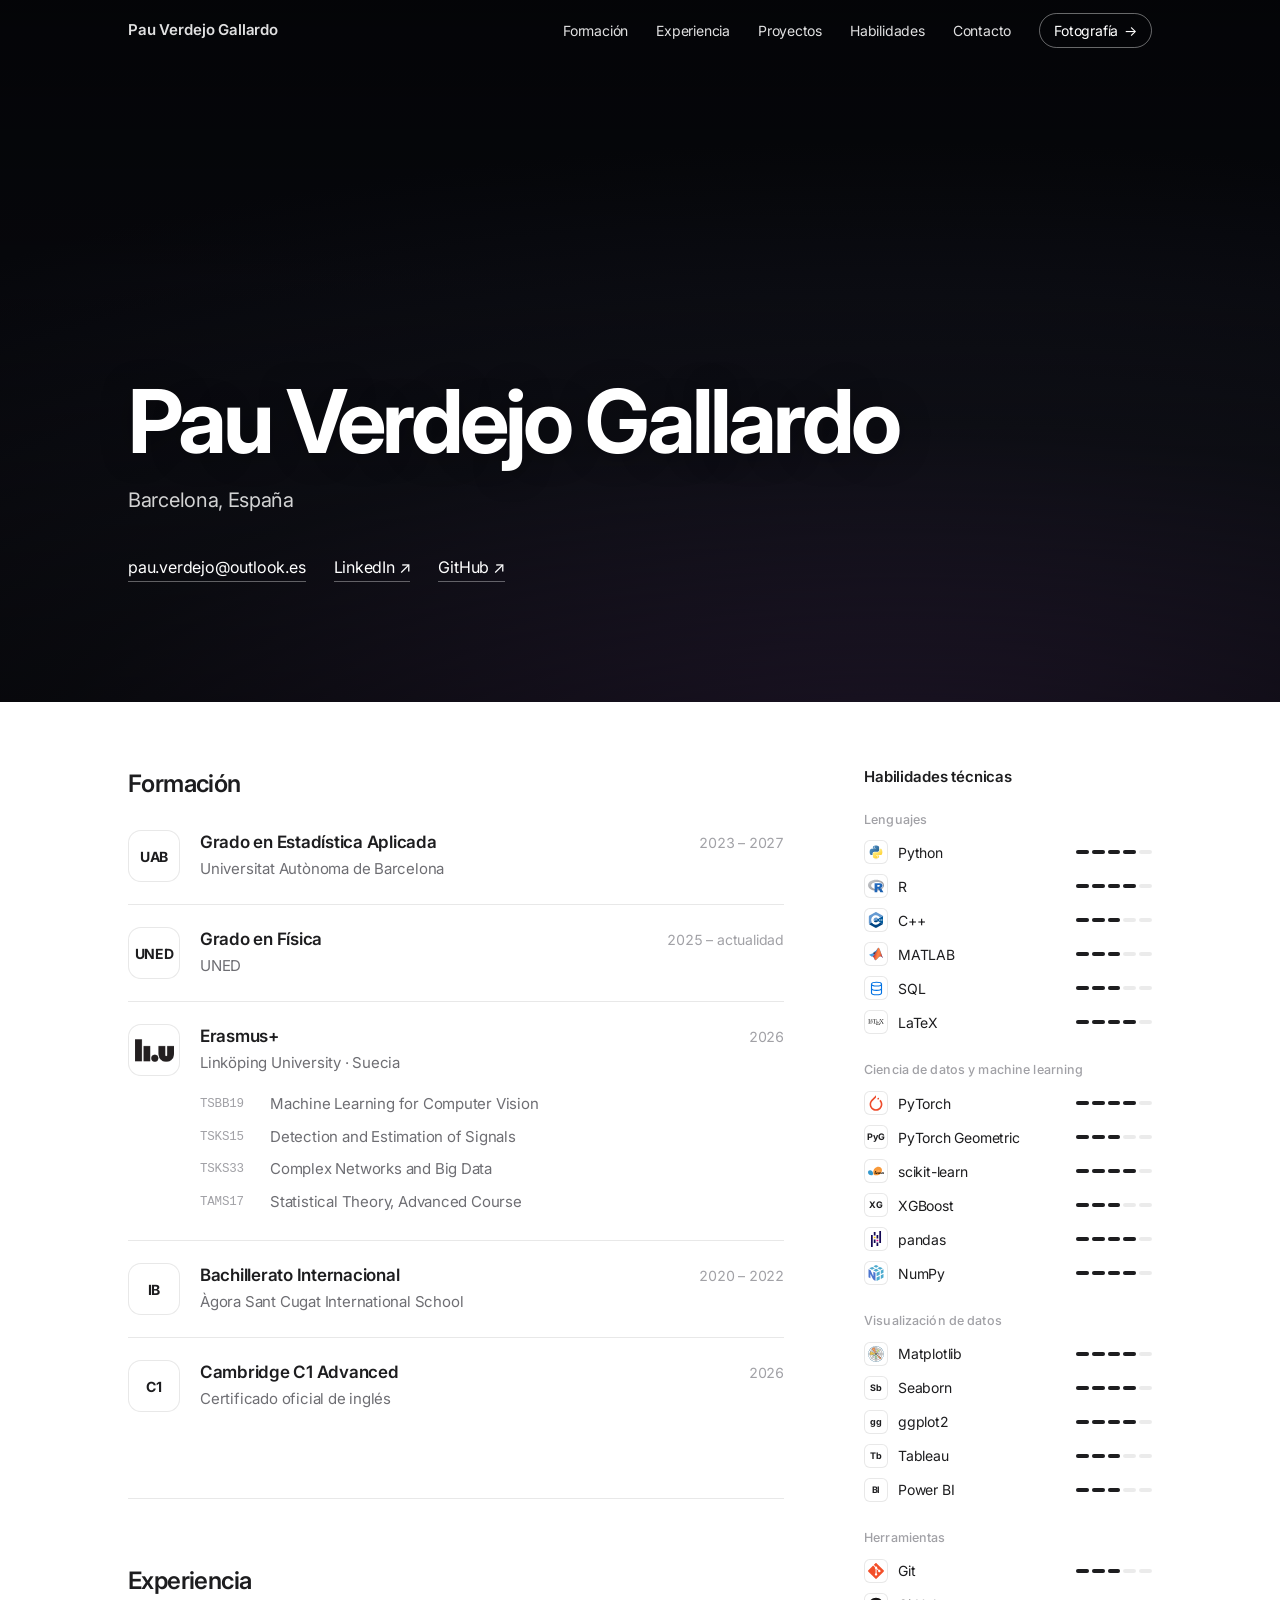
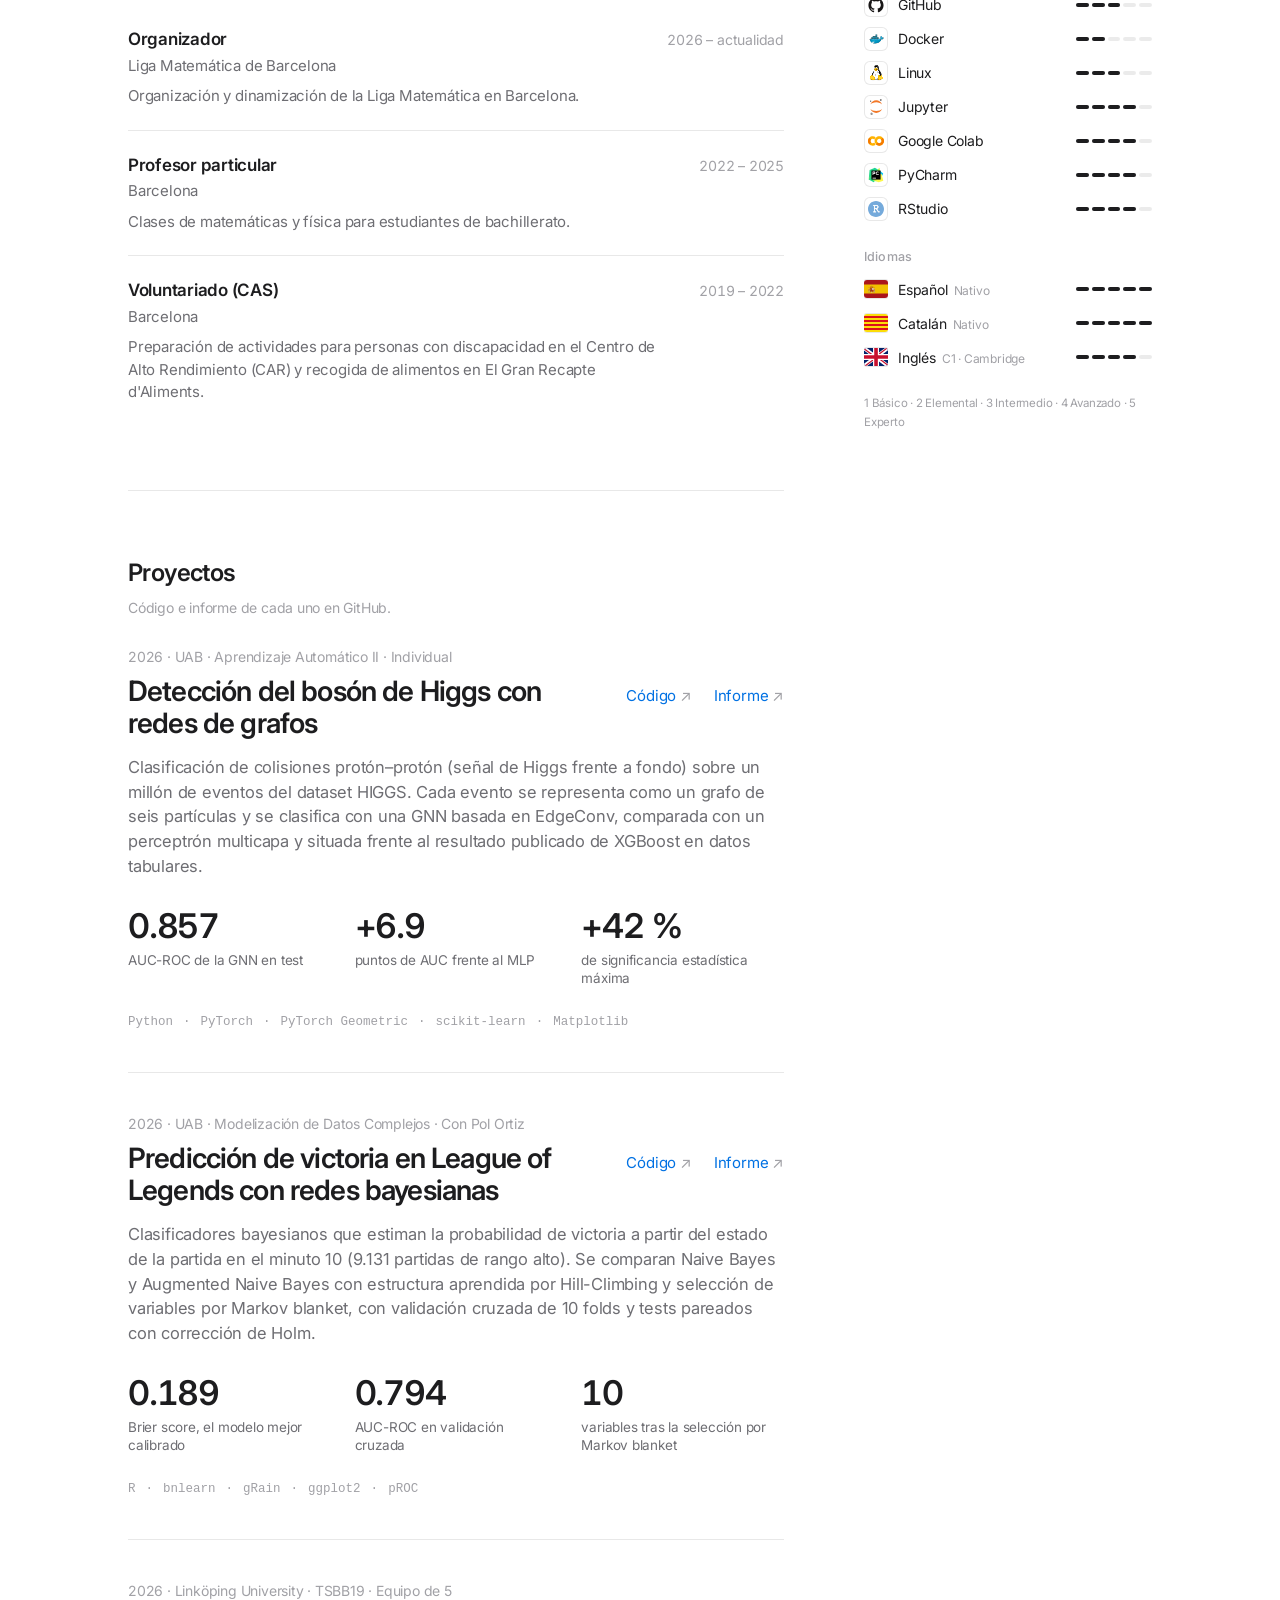
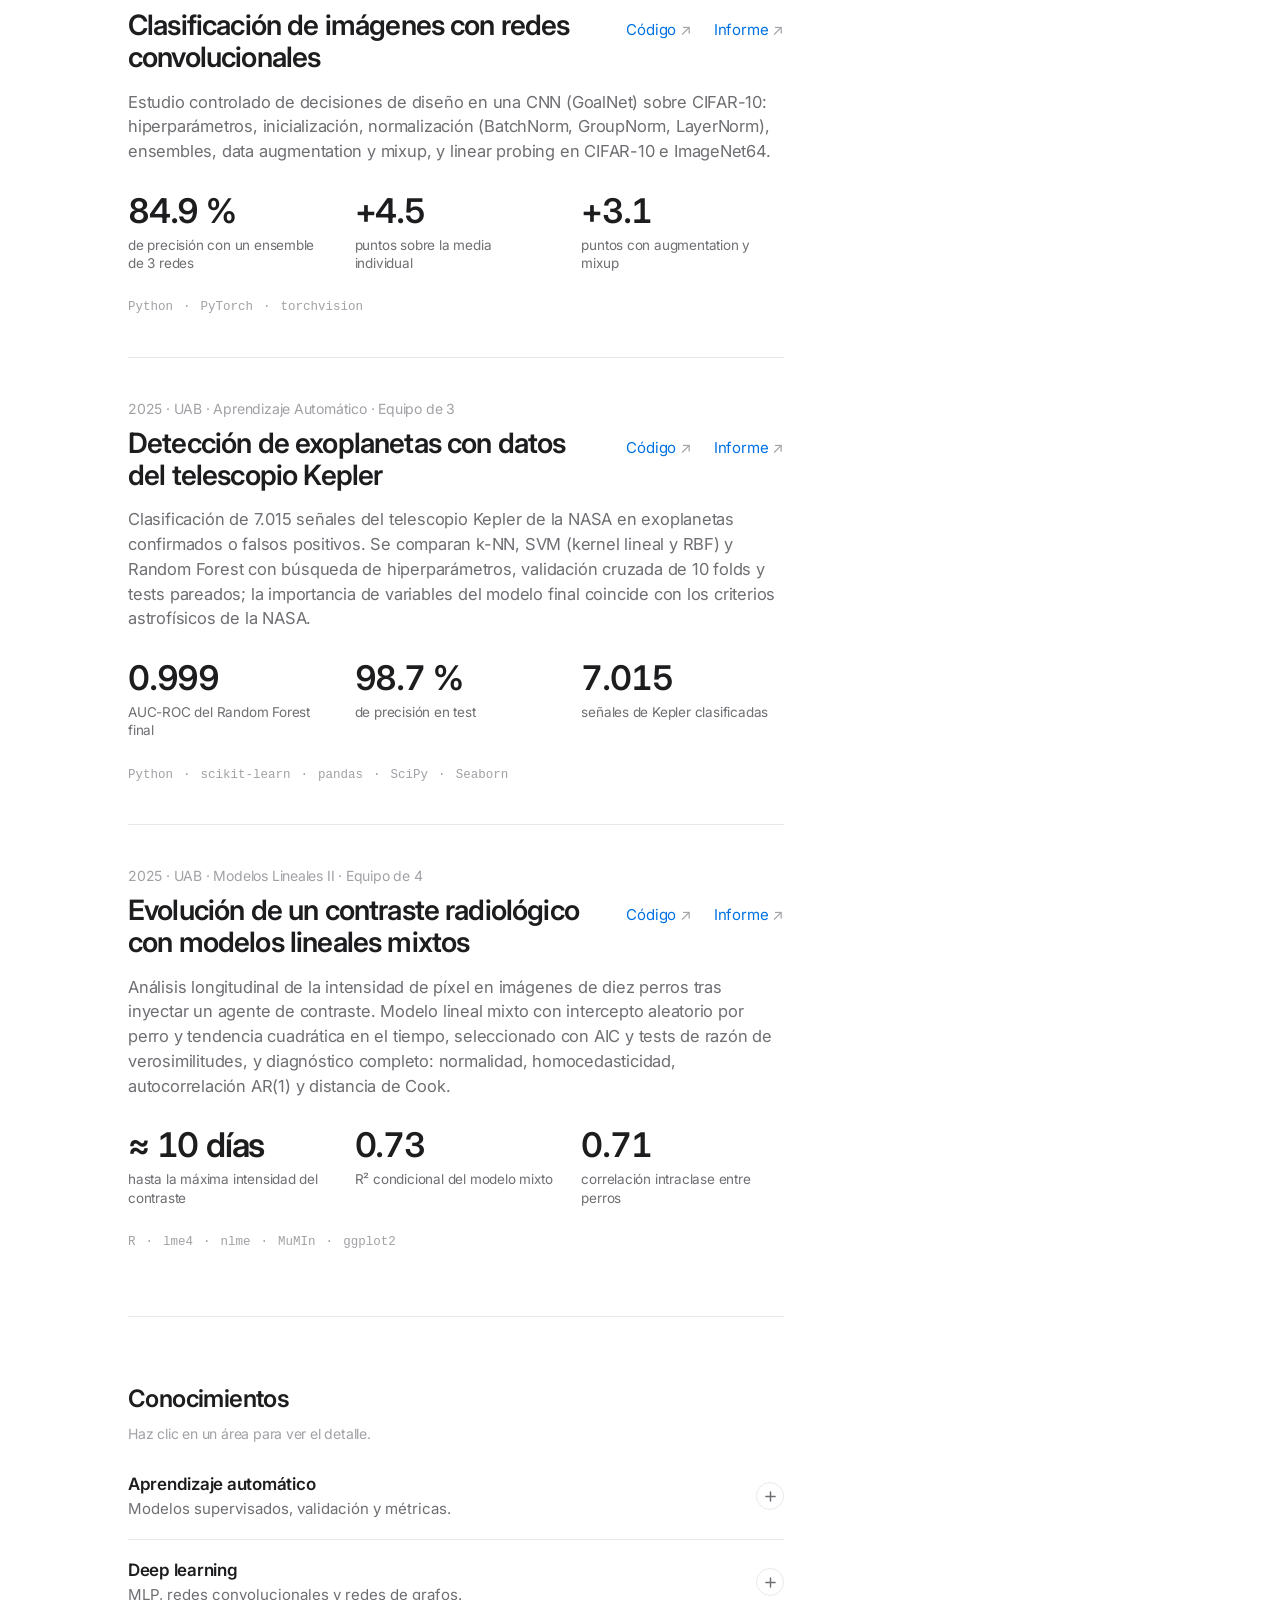
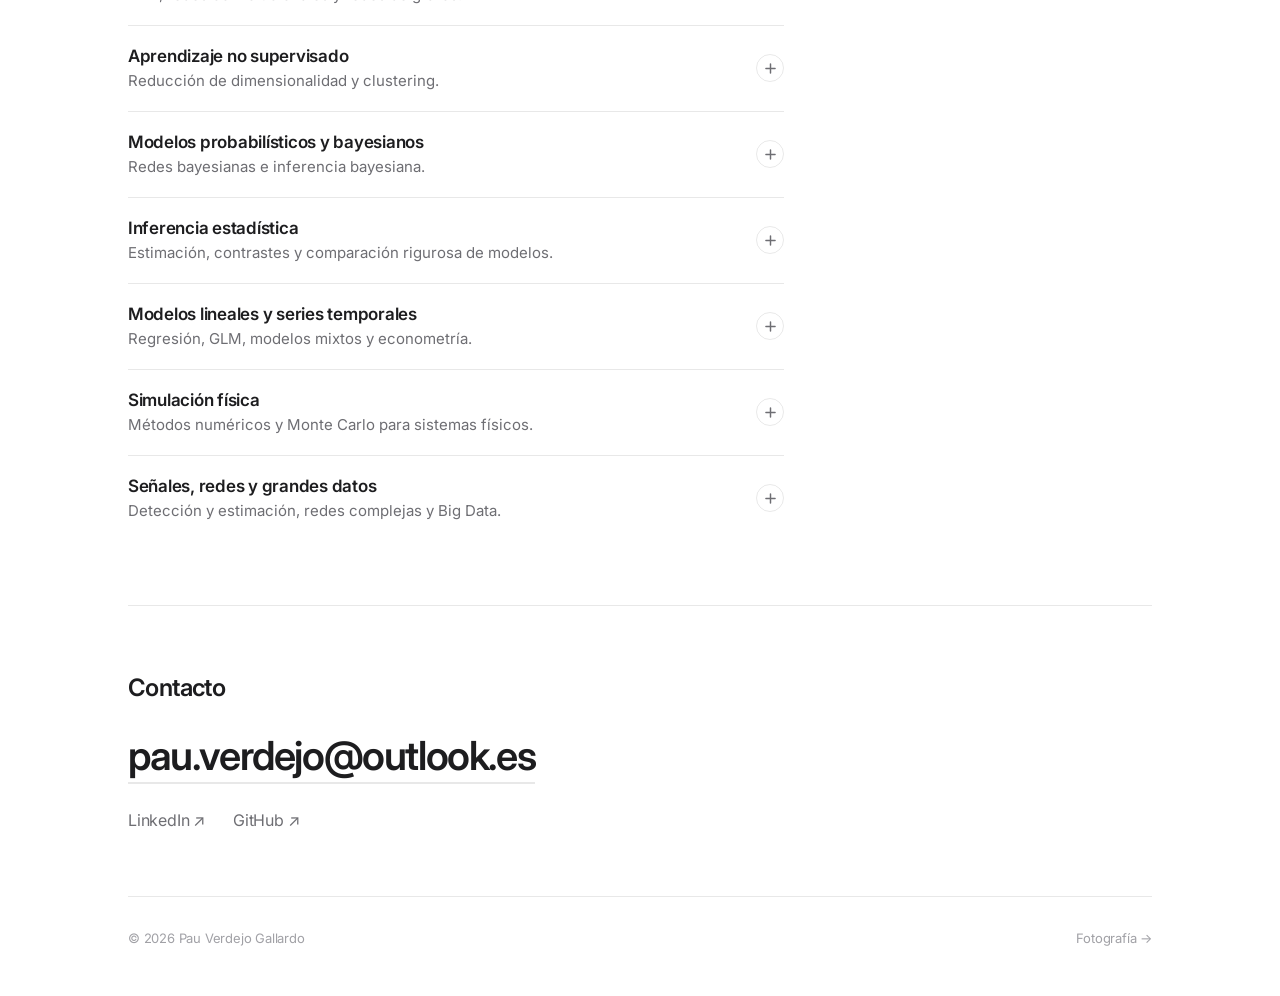
==== index.html @ 94ddf3aa "Cabecera con imagen del telescopio James Webb (Cosmic Cliffs) Co-Authored-By: Claude Opus 5.5 <norep" ====
<!doctype html>
<html lang="es">
<head>
  <meta charset="utf-8">
  <meta name="viewport" content="width=device-width, initial-scale=1">
  <title>Pau Verdejo Gallardo</title>
  <meta name="description" content="Pau Verdejo Gallardo · Estadística Aplicada (UAB) y Física (UNED). Formación, proyectos y habilidades.">
  <meta name="theme-color" content="#ffffff" media="(prefers-color-scheme: light)">
  <meta name="theme-color" content="#000000" media="(prefers-color-scheme: dark)">
  <link rel="icon" href="data:image/svg+xml,%3Csvg xmlns='http://www.w3.org/2000/svg' viewBox='0 0 64 64'%3E%3Crect width='64' height='64' rx='14' fill='%231d1d1f'/%3E%3Ctext x='32' y='41' font-family='-apple-system,Helvetica,Arial' font-size='24' font-weight='600' fill='white' text-anchor='middle'%3EPV%3C/text%3E%3C/svg%3E">
  <link rel="preconnect" href="https://fonts.googleapis.com">
  <link rel="preconnect" href="https://fonts.gstatic.com" crossorigin>
  <link href="https://fonts.googleapis.com/css2?family=Inter:wght@400;500;600;700&display=swap" rel="stylesheet">
  <link rel="stylesheet" href="css/styles.css?v=202610062000">
</head>
<body data-page="inicio">
  <header class="topbar" id="topbar"></header>
  <main id="app"></main>
  <script src="js/data.js?v=202610062000"></script>
  <script src="js/app.js?v=202610062000"></script>
</body>
</html>
---- css/styles.css ----
/* =====================================================================
   Diseño minimalista, pensado primero para escritorio.
   ===================================================================== */
:root {
  --bg: #ffffff;
  --text: #1d1d1f;
  --text-2: #6e6e73;
  --text-3: #a1a1a6;
  --line: rgba(0, 0, 0, .09);
  --tile: #f5f5f7;
  --accent: #0071e3;
  --bar: #1d1d1f;
  --bar-off: rgba(0, 0, 0, .08);
  --header: rgba(255, 255, 255, .8);
  --font: -apple-system, BlinkMacSystemFont, "SF Pro Text", "Inter", system-ui, "Segoe UI", Roboto, sans-serif;
  --display: -apple-system, BlinkMacSystemFont, "SF Pro Display", "Inter", system-ui, sans-serif;
  --mono: ui-monospace, "SF Mono", Menlo, Consolas, monospace;
  --ease: cubic-bezier(.22, .8, .2, 1);
  --wrap: 1120px;
  --pad: 48px;
  color-scheme: light;
}
@media (prefers-color-scheme: dark) {
  :root {
    --bg: #000000;
    --text: #f5f5f7;
    --text-2: #a1a1a6;
    --text-3: #6e6e73;
    --line: rgba(255, 255, 255, .12);
    --tile: #161617;
    --accent: #2997ff;
    --bar: #f5f5f7;
    --bar-off: rgba(255, 255, 255, .12);
    --header: rgba(0, 0, 0, .72);
    color-scheme: dark;
  }
}

*, *::before, *::after { box-sizing: border-box; }
[hidden] { display: none !important; }
html { scroll-behavior: smooth; scroll-padding-top: 80px; -webkit-text-size-adjust: 100%; }
body {
  margin: 0;
  background: var(--bg);
  color: var(--text);
  font-family: var(--font);
  font-size: 17px;
  line-height: 1.5;
  letter-spacing: -.012em;
  -webkit-font-smoothing: antialiased;
  -moz-osx-font-smoothing: grayscale;
}
a { color: inherit; text-decoration: none; }
button { font: inherit; color: inherit; background: none; border: 0; padding: 0; cursor: pointer; text-align: left; }
img { display: block; max-width: 100%; }
:focus-visible { outline: 2px solid var(--accent); outline-offset: 3px; border-radius: 6px; }

.wrap { max-width: var(--wrap); margin: 0 auto; padding: 0 var(--pad); }
.link { color: var(--accent); }
.link:hover { text-decoration: underline; text-underline-offset: 3px; }
.arrow { display: inline-block; transition: transform .25s var(--ease); }
a:hover .arrow { transform: translate(2px, -2px); }

/* ---------- Cabecera ---------- */
.topbar {
  position: sticky; top: 0; z-index: 30;
  background: var(--header);
  -webkit-backdrop-filter: saturate(180%) blur(20px);
  backdrop-filter: saturate(180%) blur(20px);
  border-bottom: 1px solid transparent;
  transition: background .3s, border-color .3s;
}
.topbar.is-scrolled { border-bottom-color: var(--line); }
.topbar .wrap { height: 60px; display: flex; align-items: center; justify-content: space-between; gap: 24px; }
.brand { font-weight: 600; font-size: 15px; letter-spacing: -.01em; }
.nav { display: flex; align-items: center; gap: 28px; font-size: 14px; color: var(--text-2); }
.nav a { transition: color .2s; }
.nav a:hover, .nav a.is-active { color: var(--text); }
.pill {
  display: inline-flex; align-items: center; gap: 6px;
  padding: 6px 14px;
  border: 1px solid var(--line);
  border-radius: 999px;
  color: var(--text) !important;
  font-size: 14px;
  transition: background .2s, border-color .2s;
}
.pill:hover { background: var(--tile); }

/* ---------- Portada ---------- */
/* Cabecera con imagen del James Webb */
.hero-bg {
  position: relative;
  margin-top: -61px;
  color: #fff;
  background-color: #07080d;
  background-image:
    linear-gradient(180deg, rgba(0, 0, 0, .45) 0%, rgba(0, 0, 0, .15) 40%, rgba(0, 0, 0, .55) 100%),
    var(--fondo, radial-gradient(120% 90% at 70% 110%, #3b2a4f 0%, #12131c 55%, #07080d 100%));
  background-size: cover;
  background-position: center 62%;
  overflow: hidden;
}
.hero-bg.has-img { animation: fondo-in 1.2s var(--ease); }
@keyframes fondo-in { from { filter: brightness(.6); } to { filter: none; } }
.hero { position: relative; padding: 200px 0 120px; min-height: min(78vh, 760px); display: flex; flex-direction: column; justify-content: flex-end; }
.hero h1 {
  margin: 0;
  font-family: var(--display);
  font-size: clamp(44px, 7vw, 88px);
  font-weight: 700;
  letter-spacing: -.045em;
  line-height: 1;
  text-shadow: 0 2px 30px rgba(0, 0, 0, .35);
}
.hero__loc { margin: 20px 0 0; font-size: 20px; color: rgba(255, 255, 255, .82); letter-spacing: -.015em; }
.hero__links { display: flex; flex-wrap: wrap; gap: 10px 28px; margin-top: 40px; font-size: 16px; }
.hero__links a { color: #fff; border-bottom: 1px solid rgba(255, 255, 255, .35); padding-bottom: 2px; transition: border-color .2s; }
.hero__links a:hover { border-color: #fff; }
.hero-bg:not(.has-img) .hero-bg__credit { display: none; }
.hero-bg__credit { position: absolute; right: 16px; bottom: 12px; font-size: 11px; color: rgba(255, 255, 255, .55); }
.hero-bg + .wrap .layout > .main > .section:first-child,
.hero-bg + .wrap .side { border-top: 0; }

/* Barra superior transparente sobre la imagen */
.topbar.on-hero { background: transparent; -webkit-backdrop-filter: none; backdrop-filter: none; border-bottom-color: transparent; }
.topbar.on-hero .brand, .topbar.on-hero .nav a { color: rgba(255, 255, 255, .88); }
.topbar.on-hero .nav a:hover { color: #fff; }
.topbar.on-hero .pill { color: #fff !important; border-color: rgba(255, 255, 255, .4); }
.topbar.on-hero .pill:hover { background: rgba(255, 255, 255, .12); }

/* ---------- Disposición: contenido + columna lateral ---------- */
.layout { display: grid; grid-template-columns: minmax(0, 1fr) 288px; gap: 80px; align-items: start; }

/* ---------- Secciones ---------- */
.section { padding: 64px 0; border-top: 1px solid var(--line); }
.section__label { margin-bottom: 28px; }
.section__label h2 { margin: 0; font-family: var(--display); font-size: 24px; font-weight: 600; letter-spacing: -.025em; }
.section__label p { margin: 6px 0 0; font-size: 14px; color: var(--text-3); }
.sub { margin: 48px 0 14px; font-size: 13px; font-weight: 500; color: var(--text-3); letter-spacing: .01em; }
.sub:first-child { margin-top: 0; }

/* ---------- Columna lateral ---------- */
.side { padding: 64px 0 0; border-top: 1px solid var(--line); }
.side__title { margin: 0 0 4px; font-size: 15px; font-weight: 600; letter-spacing: -.01em; }
.side__group h3 { margin: 22px 0 6px; font-size: 12.5px; font-weight: 500; color: var(--text-3); letter-spacing: .01em; }
.side__group ul { margin: 0; padding: 0; list-style: none; }
.skill-row { display: grid; grid-template-columns: 24px minmax(0, 1fr) 76px; align-items: center; gap: 10px; padding: 5px 0; font-size: 14px; cursor: default; }
.skill-row__logo { width: 24px; height: 24px; border-radius: 6px; background: #fff; border: 1px solid var(--line); display: grid; place-items: center; overflow: hidden; }
.skill-row__logo img { width: 16px; height: 16px; object-fit: contain; }
.skill-row__logo span { font-family: var(--display); font-size: 9px; font-weight: 700; letter-spacing: -.02em; color: #1d1d1f; }
.skill-row__logo svg { width: 15px; height: 15px; color: #0071e3; }
.skill-row__logo--flag { background: none; border: 0; border-radius: 3px; }
.skill-row__logo--flag img { width: 24px; height: 18px; object-fit: cover; border-radius: 3px; box-shadow: 0 0 0 1px var(--line); }
.skill-row__name { white-space: nowrap; overflow: hidden; text-overflow: ellipsis; }
.skill-row__name small { margin-left: 6px; font-size: 12px; color: var(--text-3); }
.side__legend { margin: 20px 0 0; font-size: 11.5px; line-height: 1.6; color: var(--text-3); }

/* ---------- Entradas (formación / experiencia) ---------- */
.entry { display: grid; grid-template-columns: 52px minmax(0, 1fr) auto; gap: 20px; align-items: start; padding: 22px 0; border-top: 1px solid var(--line); }
.entry:first-child { border-top: 0; padding-top: 0; }
.entry--plain { grid-template-columns: minmax(0, 1fr) auto; }
.entry__title { font-size: 17px; font-weight: 600; letter-spacing: -.015em; }
.entry__title a:hover { color: var(--accent); }
.entry__sub { color: var(--text-2); font-size: 15px; margin-top: 2px; }
.entry__text { color: var(--text-2); font-size: 15px; margin-top: 8px; max-width: 60ch; }
.entry__date { color: var(--text-3); font-size: 14px; white-space: nowrap; font-variant-numeric: tabular-nums; padding-top: 2px; }
.courses { margin: 14px 0 0; padding: 0; list-style: none; font-size: 15px; }
.courses li { display: flex; gap: 14px; padding: 5px 0; }
.courses code { font-family: var(--mono); font-size: 12.5px; color: var(--text-3); padding-top: 2px; min-width: 56px; }
.courses a { color: var(--text-2); transition: color .2s; }
.courses a:hover { color: var(--accent); }

.logo {
  width: 52px; height: 52px;
  border-radius: 13px;
  background: #fff;
  border: 1px solid var(--line);
  display: grid; place-items: center;
  overflow: hidden;
  flex: none;
}
.logo img { width: 78%; height: 78%; object-fit: contain; }
.logo span { font-family: var(--display); font-weight: 700; font-size: 14px; letter-spacing: -.02em; color: #1d1d1f; }

/* ---------- Proyectos ---------- */
.project { padding: 40px 0; border-top: 1px solid var(--line); }
.project:first-child { padding-top: 0; border-top: 0; }
.project:last-child { padding-bottom: 0; }
.project__meta { font-size: 14px; color: var(--text-3); }
.project__head { display: flex; align-items: baseline; justify-content: space-between; gap: 32px; margin-top: 8px; }
.project__title { margin: 0; font-family: var(--display); font-size: 28px; font-weight: 600; letter-spacing: -.03em; line-height: 1.15; max-width: 26ch; }
.project__links { display: flex; gap: 22px; font-size: 15px; white-space: nowrap; }
.project__links a { color: var(--accent); }
.project__links span { color: var(--text-3); }
.project__text { margin: 16px 0 0; color: var(--text-2); font-size: 16.5px; max-width: 66ch; }
.metrics { display: grid; grid-template-columns: repeat(3, minmax(0, 1fr)); gap: 24px; margin: 30px 0 0; }
.metric strong { display: block; font-family: var(--display); font-size: 34px; font-weight: 600; letter-spacing: -.035em; line-height: 1; font-variant-numeric: tabular-nums; }
.metric span { display: block; margin-top: 8px; font-size: 13.5px; color: var(--text-2); line-height: 1.35; max-width: 22ch; }
.stack { margin-top: 26px; font-family: var(--mono); font-size: 12.5px; color: var(--text-3); letter-spacing: 0; }
.stack span + span::before { content: "·"; margin: 0 10px; }

/* ---------- Áreas (acordeón) ---------- */
.area { border-top: 1px solid var(--line); }
.area:first-child { border-top: 0; }
.area__head { display: grid; grid-template-columns: minmax(0, 1fr) auto; gap: 24px; align-items: center; width: 100%; padding: 18px 0; }
.area:first-child .area__head { padding-top: 0; }
.area__name { font-size: 17px; font-weight: 600; letter-spacing: -.015em; }
.area__sum { font-size: 15px; color: var(--text-2); margin-top: 1px; }
.area__icon { width: 28px; height: 28px; border-radius: 50%; border: 1px solid var(--line); display: grid; place-items: center; color: var(--text-2); transition: transform .4s var(--ease), background .2s; }
.area__icon svg { width: 11px; height: 11px; }
.area__head:hover .area__icon { background: var(--tile); }
.area.is-open .area__icon { transform: rotate(45deg); }
.area__panel { display: grid; grid-template-rows: 0fr; transition: grid-template-rows .45s var(--ease); }
.area.is-open .area__panel { grid-template-rows: 1fr; }
.area__panel > div { overflow: hidden; }
.area__body { padding: 0 0 22px; }
.area__body p { margin: 0; max-width: 64ch; font-size: 15.5px; color: var(--text); }
.chips { display: flex; flex-wrap: wrap; gap: 6px; margin-top: 14px; }
.chip { padding: 5px 11px; border: 1px solid var(--line); border-radius: 999px; font-size: 13px; color: var(--text-2); }

.meter { display: grid; grid-template-columns: repeat(5, 1fr); gap: 3px; height: 4px; align-self: center; }
.meter i { border-radius: 2px; background: var(--bar-off); position: relative; overflow: hidden; }
.meter i.on::after { content: ""; position: absolute; inset: 0; background: var(--bar); transform: scaleX(0); transform-origin: left; transition: transform .45s var(--ease); transition-delay: calc(var(--i) * 70ms); }
.is-in .meter i.on::after { transform: scaleX(1); }

/* ---------- Contacto y pie ---------- */
.contact__mail { display: inline-block; font-family: var(--display); font-size: clamp(26px, 3.4vw, 40px); font-weight: 600; letter-spacing: -.035em; line-height: 1.1; border-bottom: 2px solid var(--line); padding-bottom: 4px; transition: border-color .2s; }
.contact__mail:hover { border-color: var(--text); }
.contact__links { display: flex; flex-wrap: wrap; gap: 10px 28px; margin-top: 24px; font-size: 16px; color: var(--text-2); }
.contact__links a:hover { color: var(--text); }
.footer { display: flex; justify-content: space-between; gap: 24px; padding: 32px 0 48px; border-top: 1px solid var(--line); font-size: 13px; color: var(--text-3); }
.footer a:hover { color: var(--text); }

/* ---------- Fotografía ---------- */
.gallery-head { padding: 96px 0 48px; }
.gallery-head h1 { margin: 0; font-family: var(--display); font-size: clamp(40px, 5.6vw, 64px); font-weight: 700; letter-spacing: -.04em; line-height: 1.05; }
.gallery-head p { margin: 14px 0 0; color: var(--text-2); font-size: 19px; }
.gallery { columns: 3 300px; column-gap: 16px; padding-bottom: 96px; }
.shot { display: block; width: 100%; margin: 0 0 16px; break-inside: avoid; border-radius: 12px; overflow: hidden; cursor: zoom-in; background: var(--tile); }
.shot img { width: 100%; height: auto; transition: transform .6s var(--ease), opacity .3s; }
.shot:hover img { transform: scale(1.02); }
.shot figcaption { padding: 10px 2px 0; font-size: 13px; color: var(--text-2); background: var(--bg); }
.empty { padding: 72px 0 140px; color: var(--text-2); border-top: 1px solid var(--line); }
.lightbox { position: fixed; inset: 0; z-index: 50; display: grid; place-items: center; padding: 48px; background: rgba(0, 0, 0, .94); opacity: 0; transition: opacity .25s; cursor: zoom-out; }
.lightbox.is-open { opacity: 1; }
.lightbox img { max-width: 100%; max-height: 86vh; border-radius: 6px; }
.lightbox p { margin: 14px 0 0; text-align: center; color: rgba(255, 255, 255, .75); font-size: 14px; }

/* ---------- Entrada suave ---------- */
.reveal { opacity: 0; transform: translateY(10px); transition: opacity .8s var(--ease), transform .8s var(--ease); }
.reveal.is-in { opacity: 1; transform: none; }
@media (prefers-reduced-motion: reduce) {
  html { scroll-behavior: auto; }
  *, *::before, *::after { transition: none !important; }
  .reveal { opacity: 1; transform: none; }
}

/* ---------- Pantallas medianas y móviles ---------- */
@media (max-width: 1000px) {
  :root { --pad: 32px; }
  .layout { grid-template-columns: 1fr; gap: 0; }
  .side { padding-bottom: 64px; }
}
@media (max-width: 760px) {
  :root { --pad: 20px; }
  body { font-size: 16px; }
  .nav a:not(.pill) { display: none; }
  .hero { padding: 140px 0 64px; min-height: 64vh; }
  .hero__loc { font-size: 18px; }
  .section { padding: 48px 0; }
  .side { padding-top: 48px; }
  .entry { grid-template-columns: 44px minmax(0, 1fr); gap: 14px; }
  .entry--plain { grid-template-columns: 1fr; }
  .entry .entry__date { grid-column: 2; grid-row: 2; padding-top: 0; margin-top: -14px; }
  .entry--plain .entry__date { grid-column: 1; grid-row: auto; margin-top: -4px; order: -1; }
  .logo { width: 44px; height: 44px; border-radius: 11px; }
  .project__head { flex-direction: column; gap: 12px; }
  .project__title { font-size: 24px; }
  .metrics { grid-template-columns: 1fr; gap: 16px; }
  .metric { display: flex; align-items: baseline; gap: 14px; }
  .metric strong { font-size: 26px; min-width: 88px; }
  .metric span { margin-top: 0; max-width: none; }
  .footer { flex-direction: column; }
}
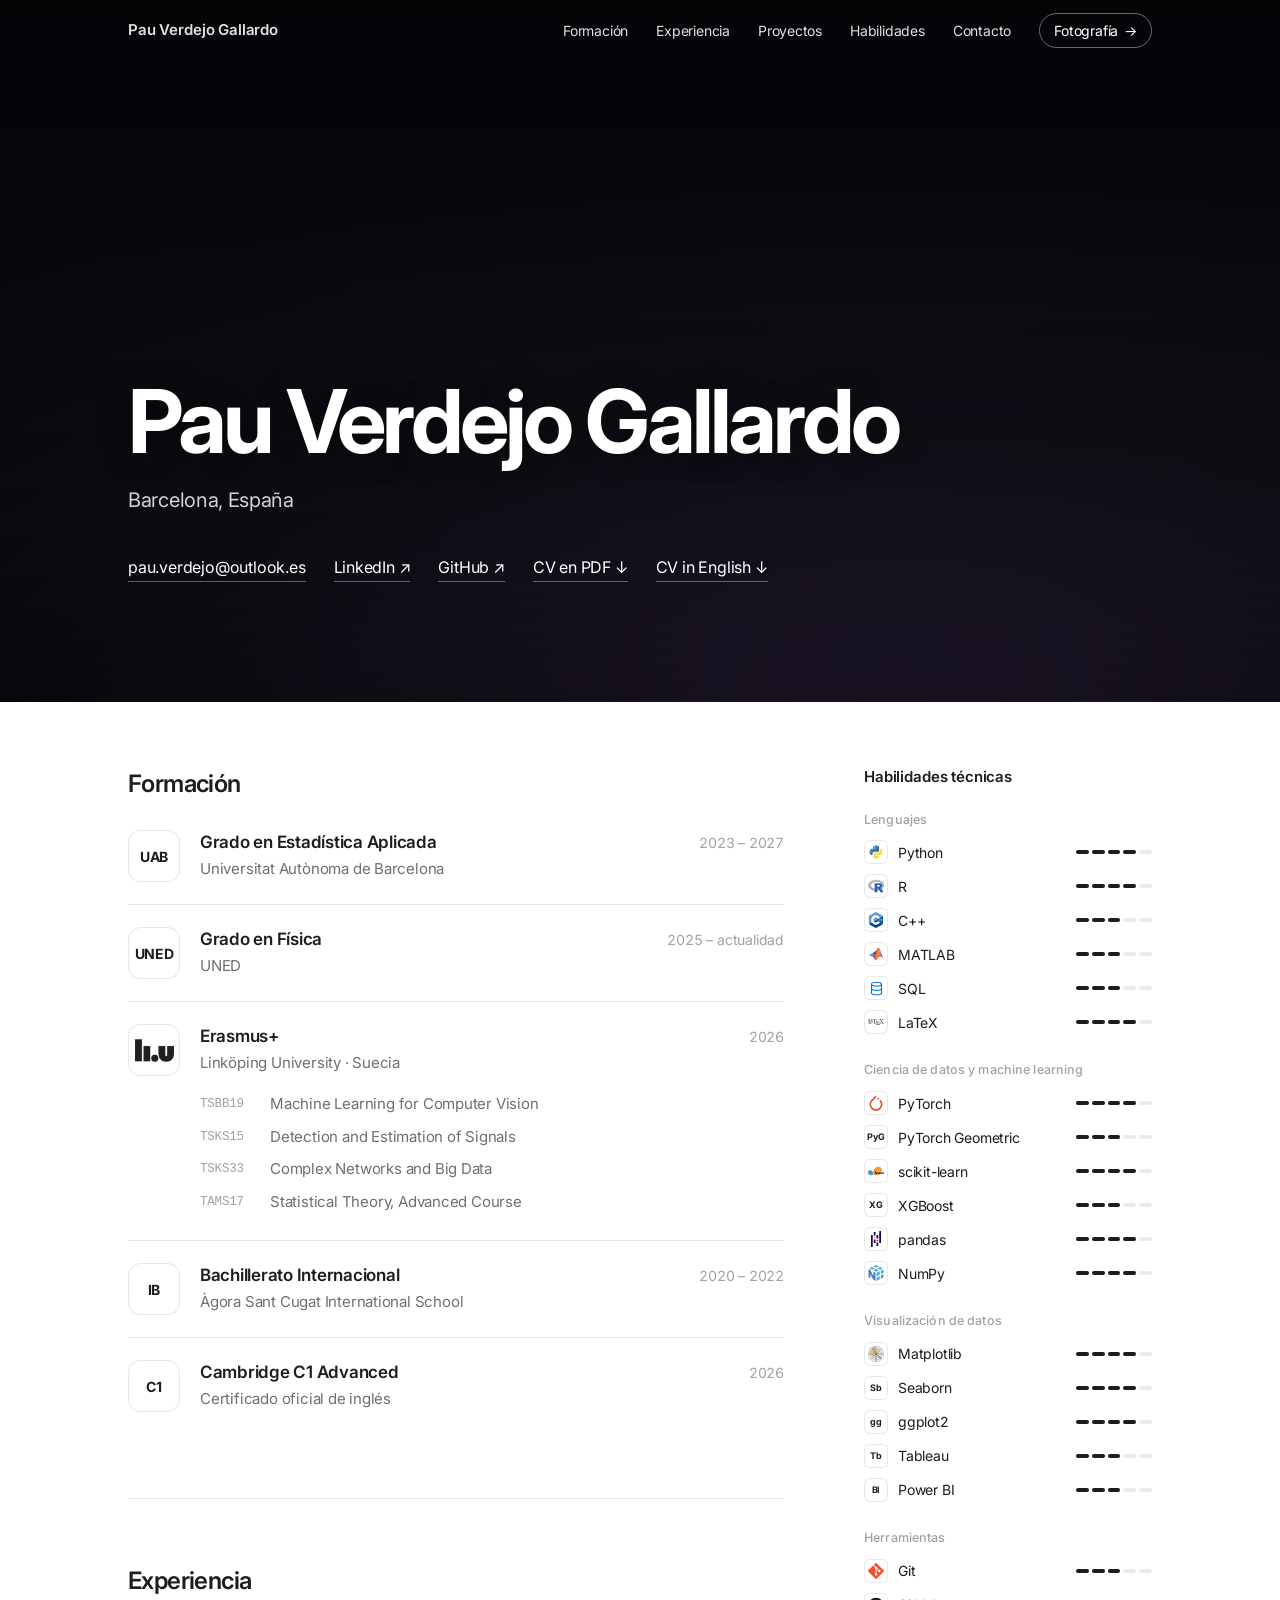
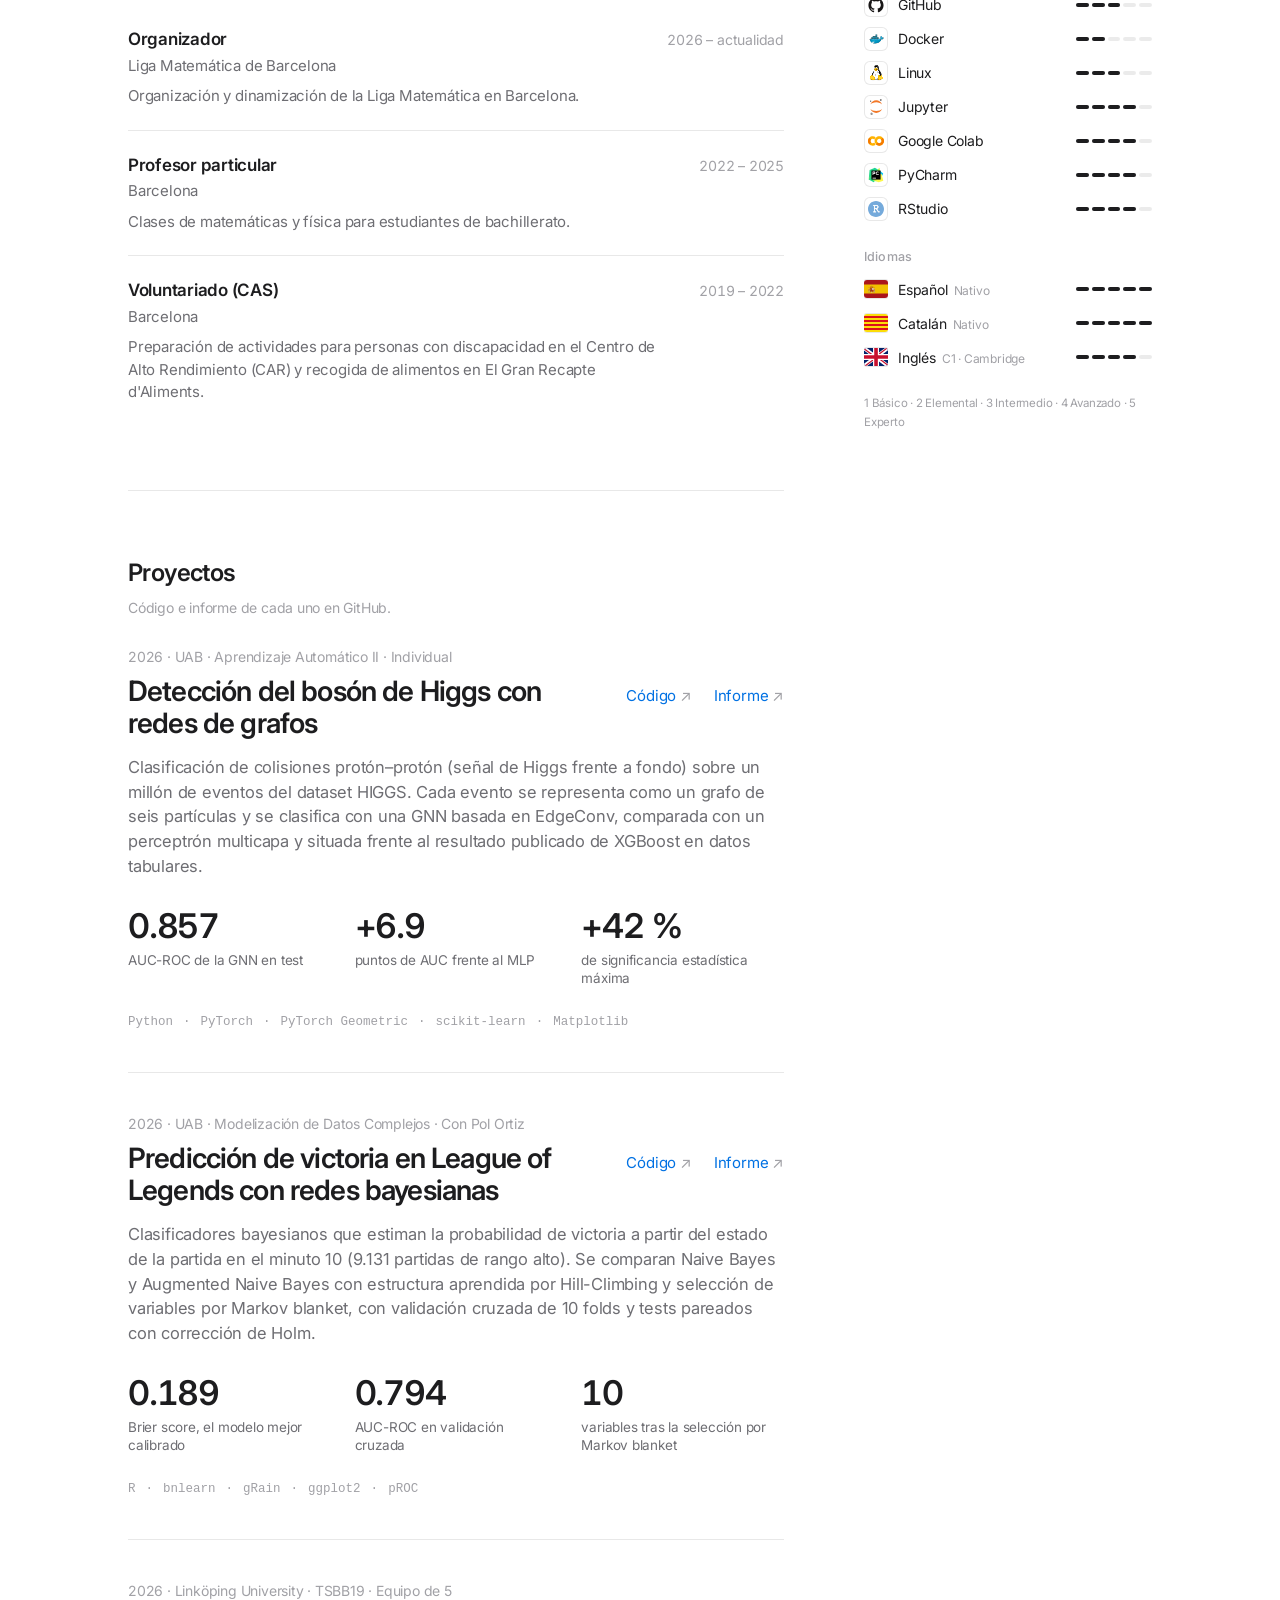
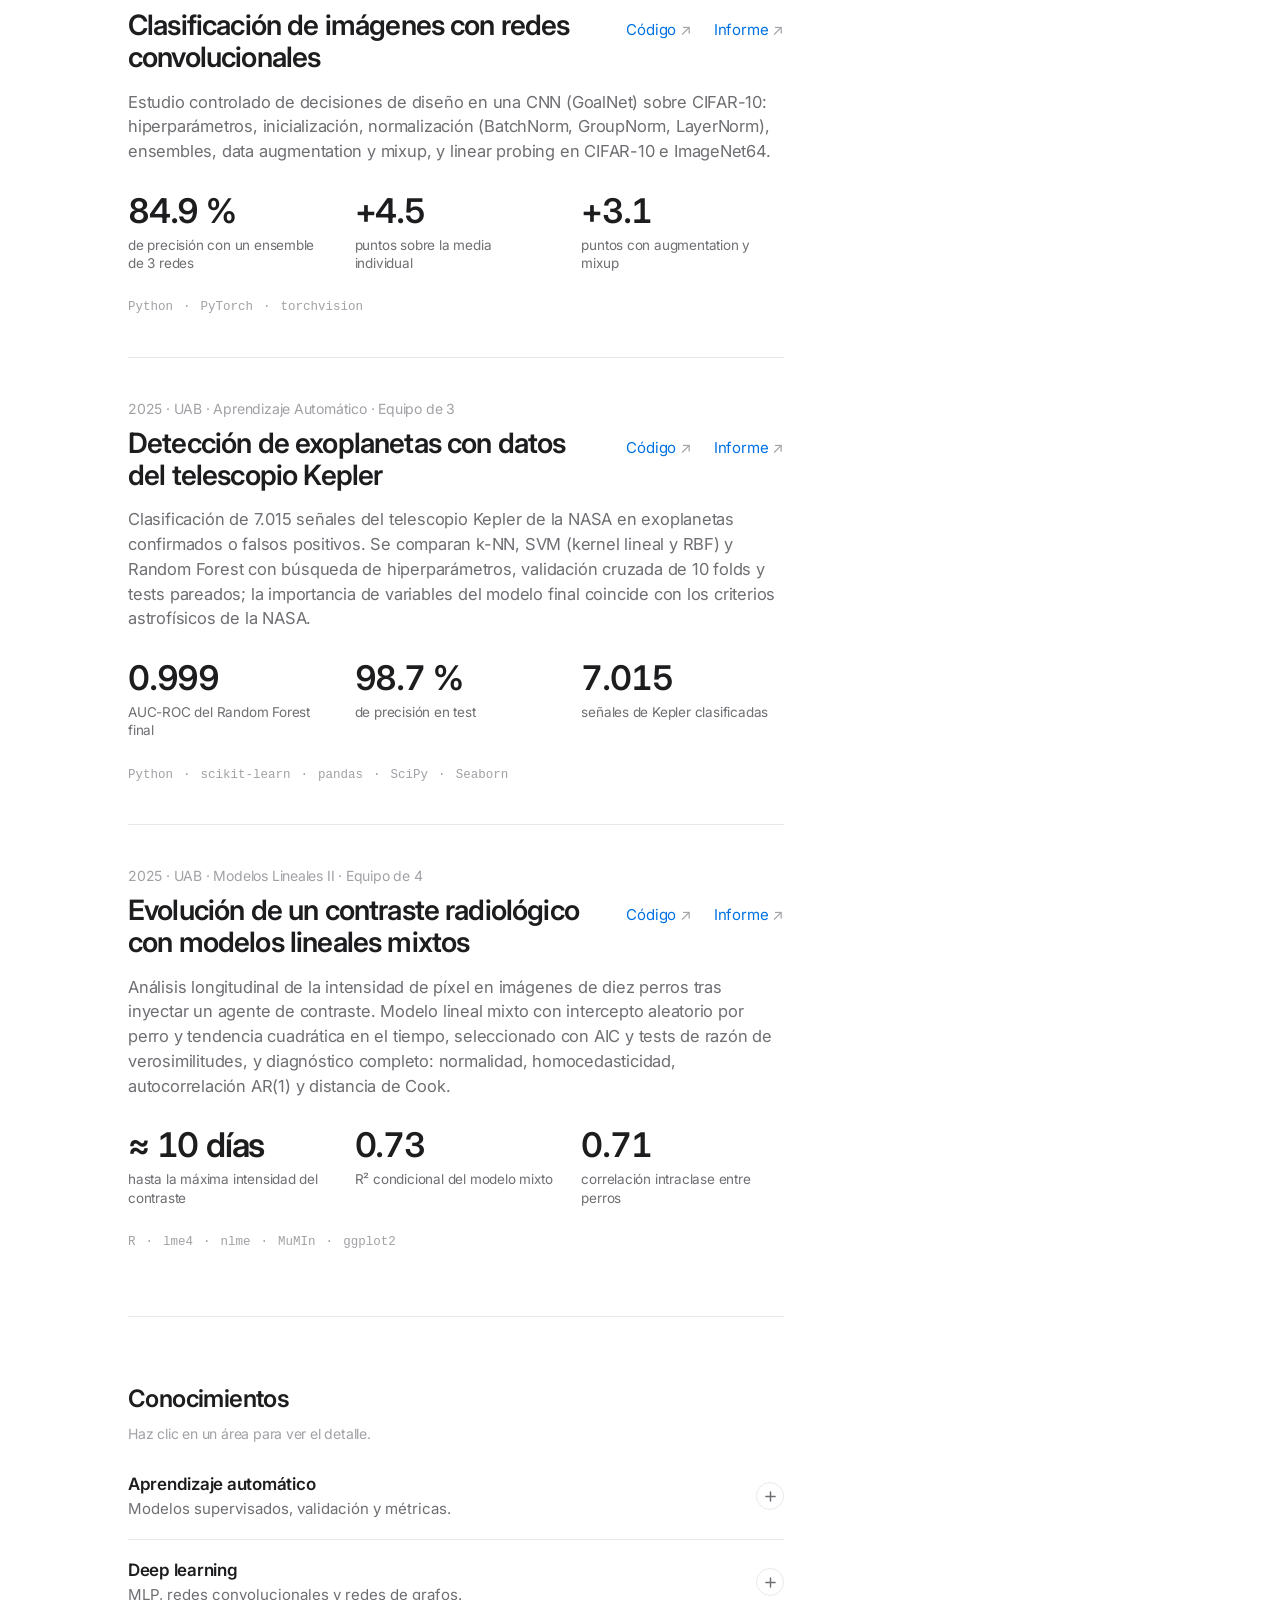
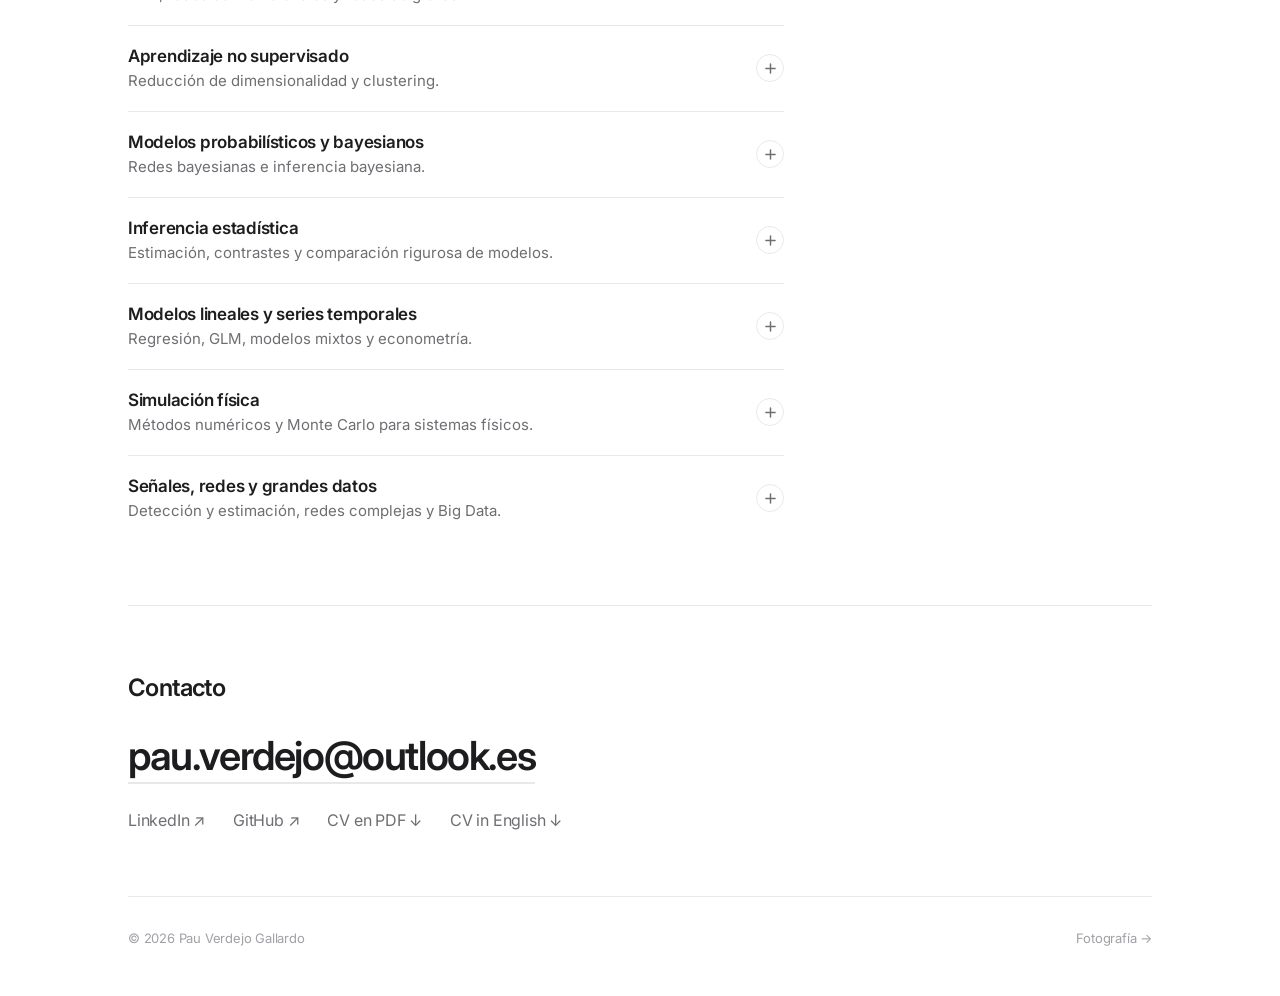
==== commit a1a57737: "CV de una página en español e inglés, descargable desde la web Co-Authored-By: Claude Opus 5.5 <nore" ====
--- a/index.html
+++ b/index.html
@@ -11,12 +11,12 @@
   <link rel="preconnect" href="https://fonts.googleapis.com">
   <link rel="preconnect" href="https://fonts.gstatic.com" crossorigin>
   <link href="https://fonts.googleapis.com/css2?family=Inter:wght@400;500;600;700&display=swap" rel="stylesheet">
-  <link rel="stylesheet" href="css/styles.css?v=202610062000">
+  <link rel="stylesheet" href="css/styles.css?v=202610062007">
 </head>
 <body data-page="inicio">
   <header class="topbar" id="topbar"></header>
   <main id="app"></main>
-  <script src="js/data.js?v=202610062000"></script>
-  <script src="js/app.js?v=202610062000"></script>
+  <script src="js/data.js?v=202610062007"></script>
+  <script src="js/app.js?v=202610062007"></script>
 </body>
 </html>
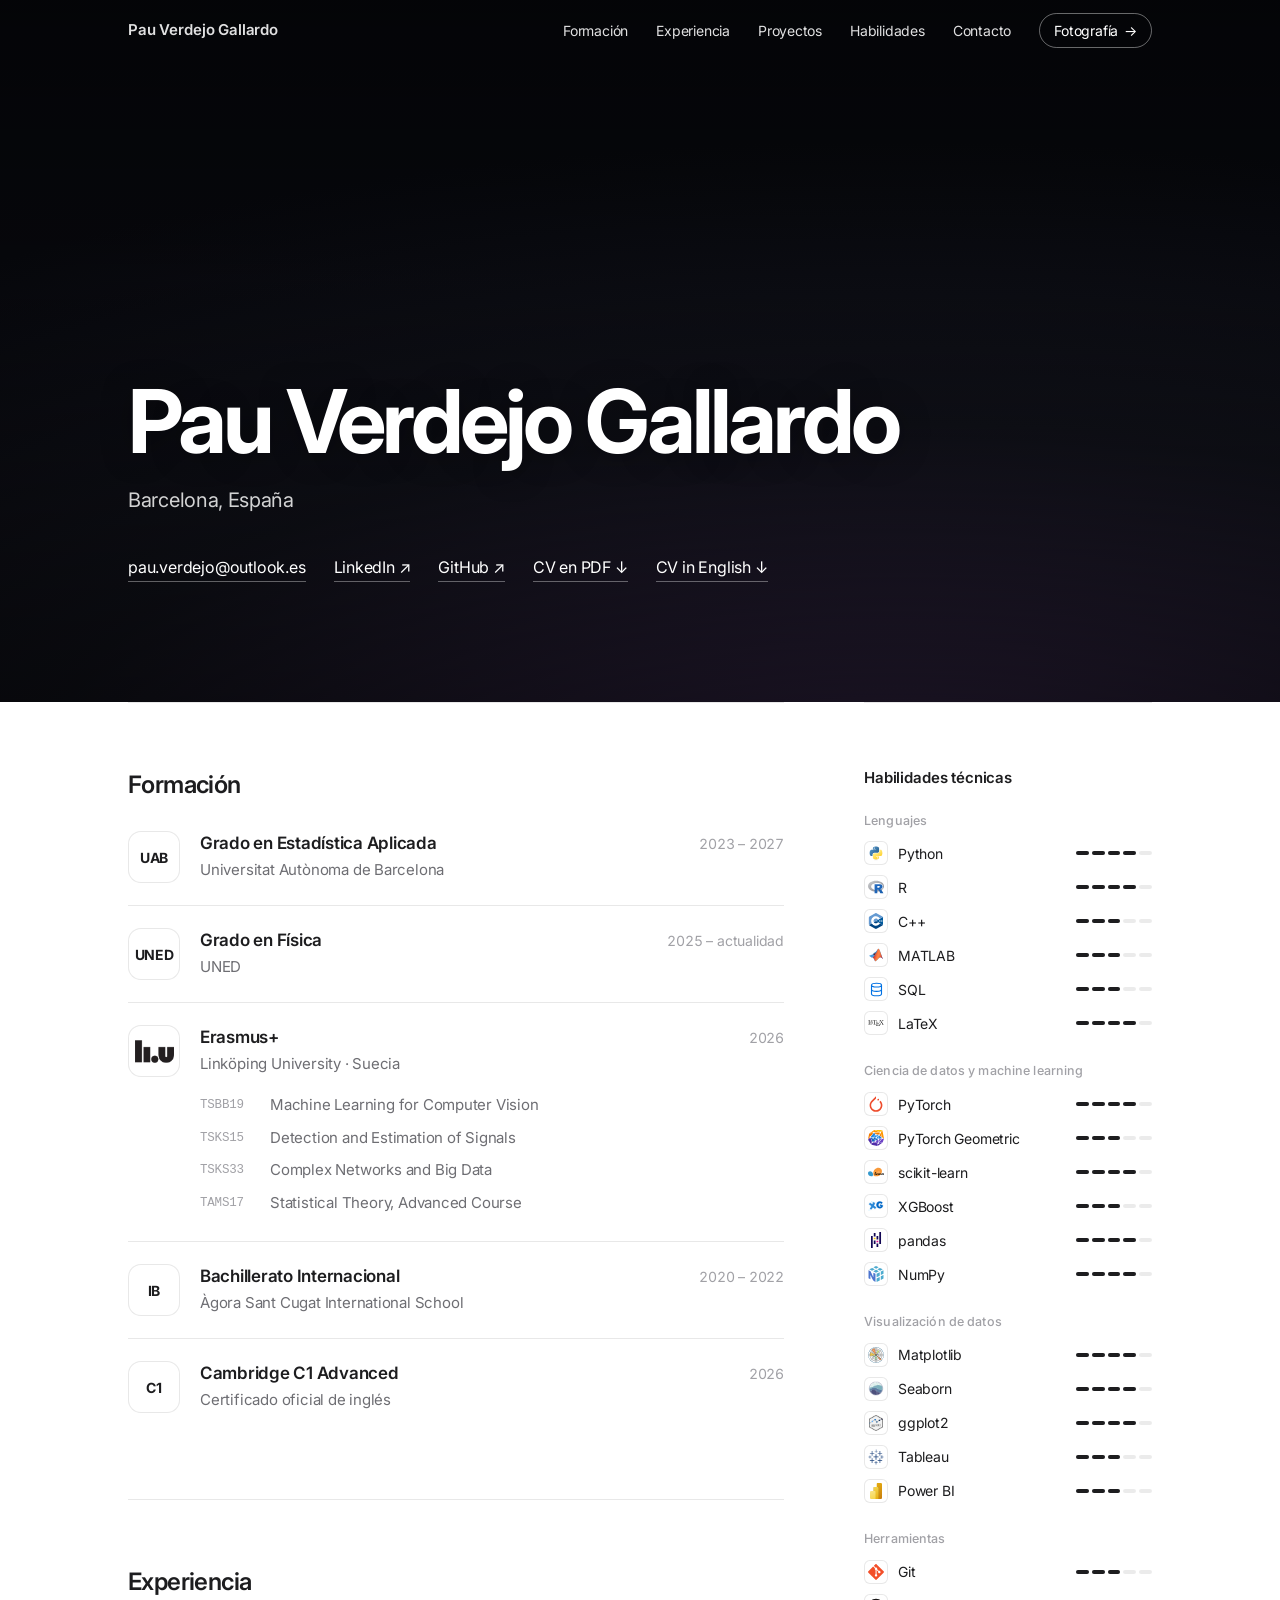
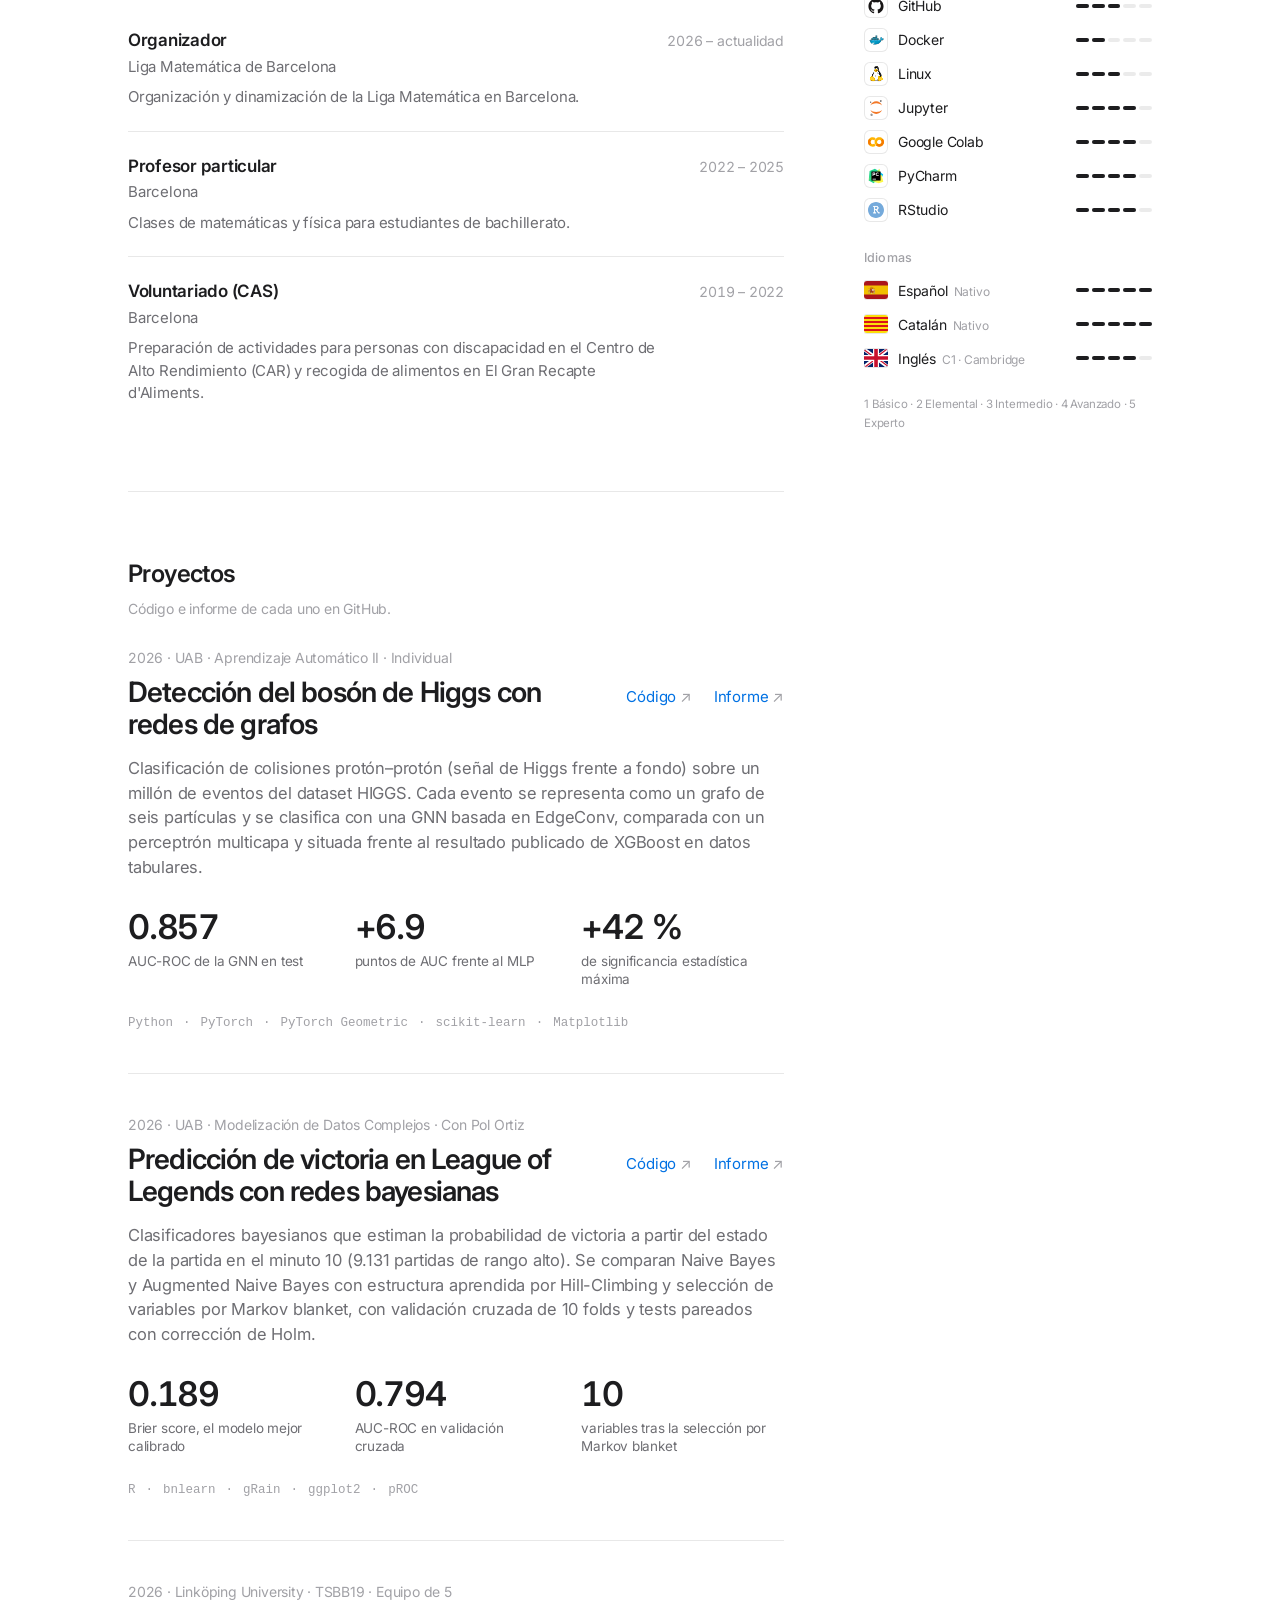
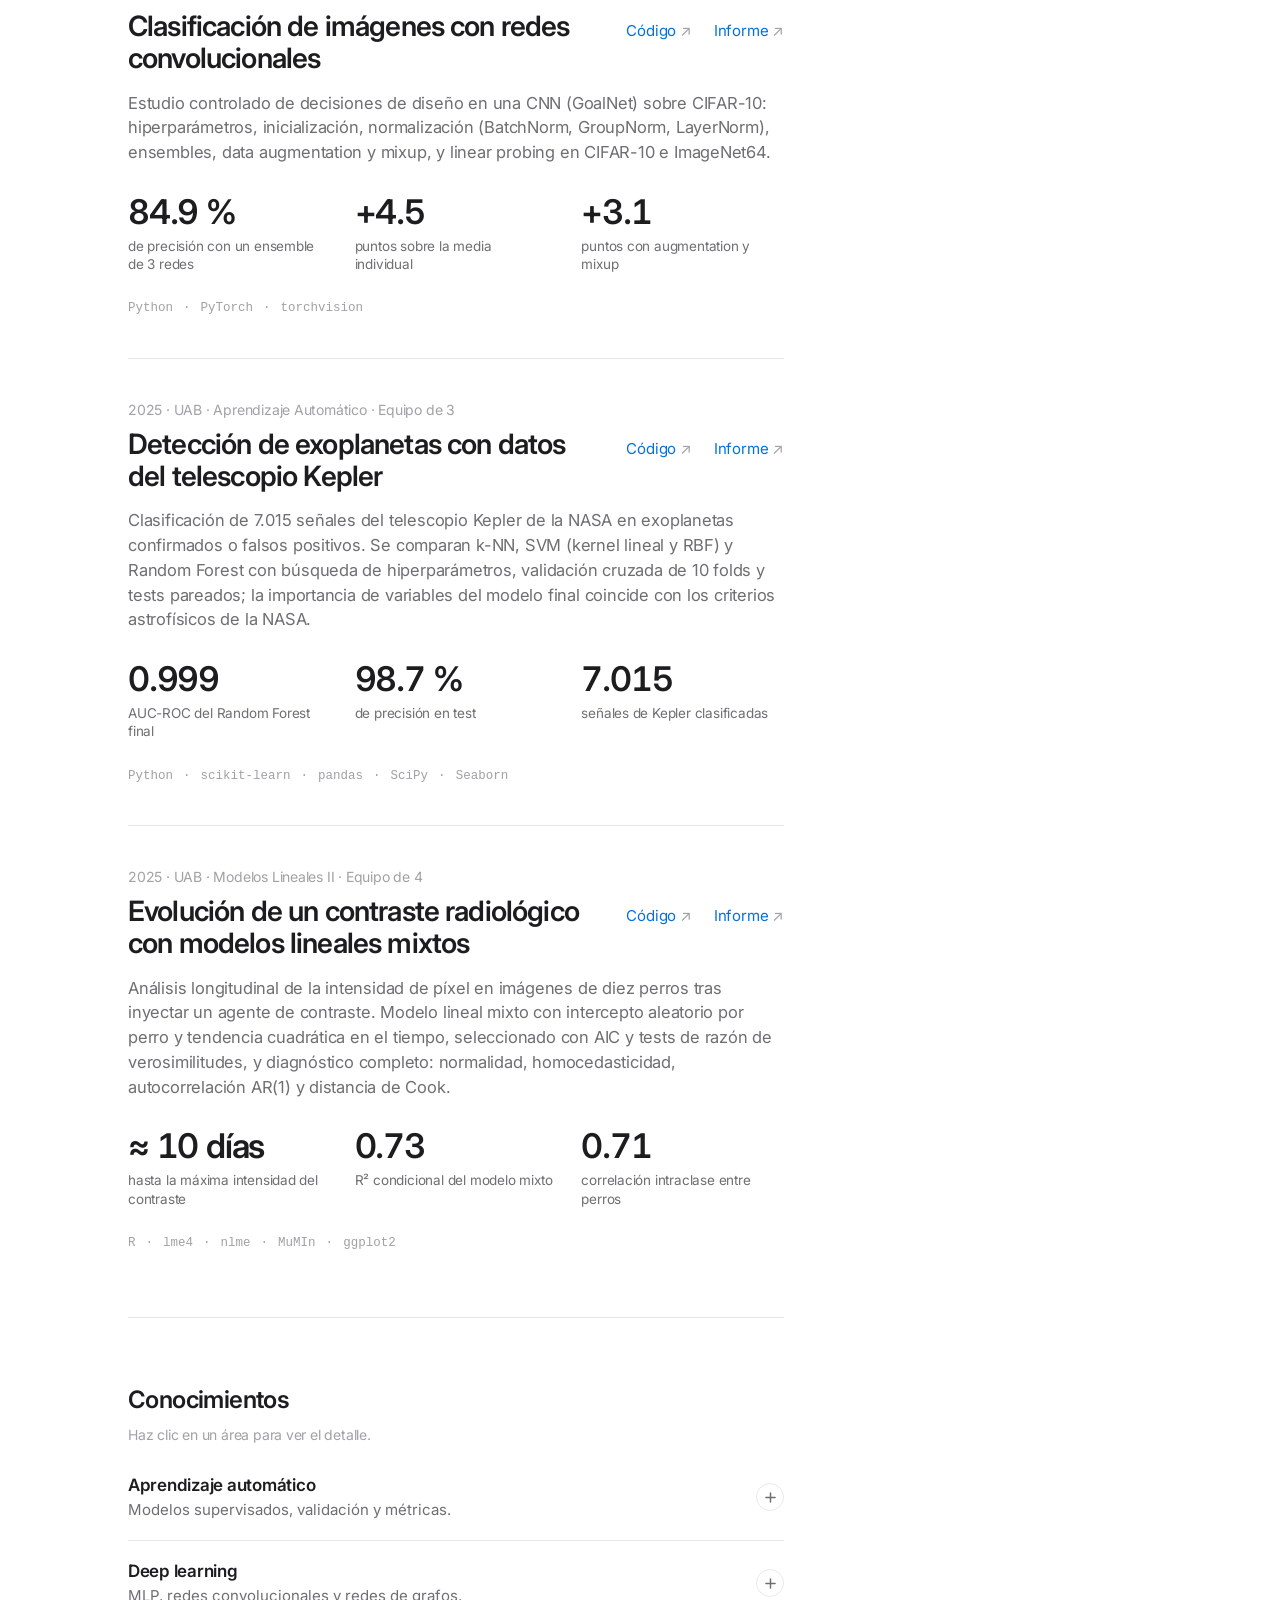
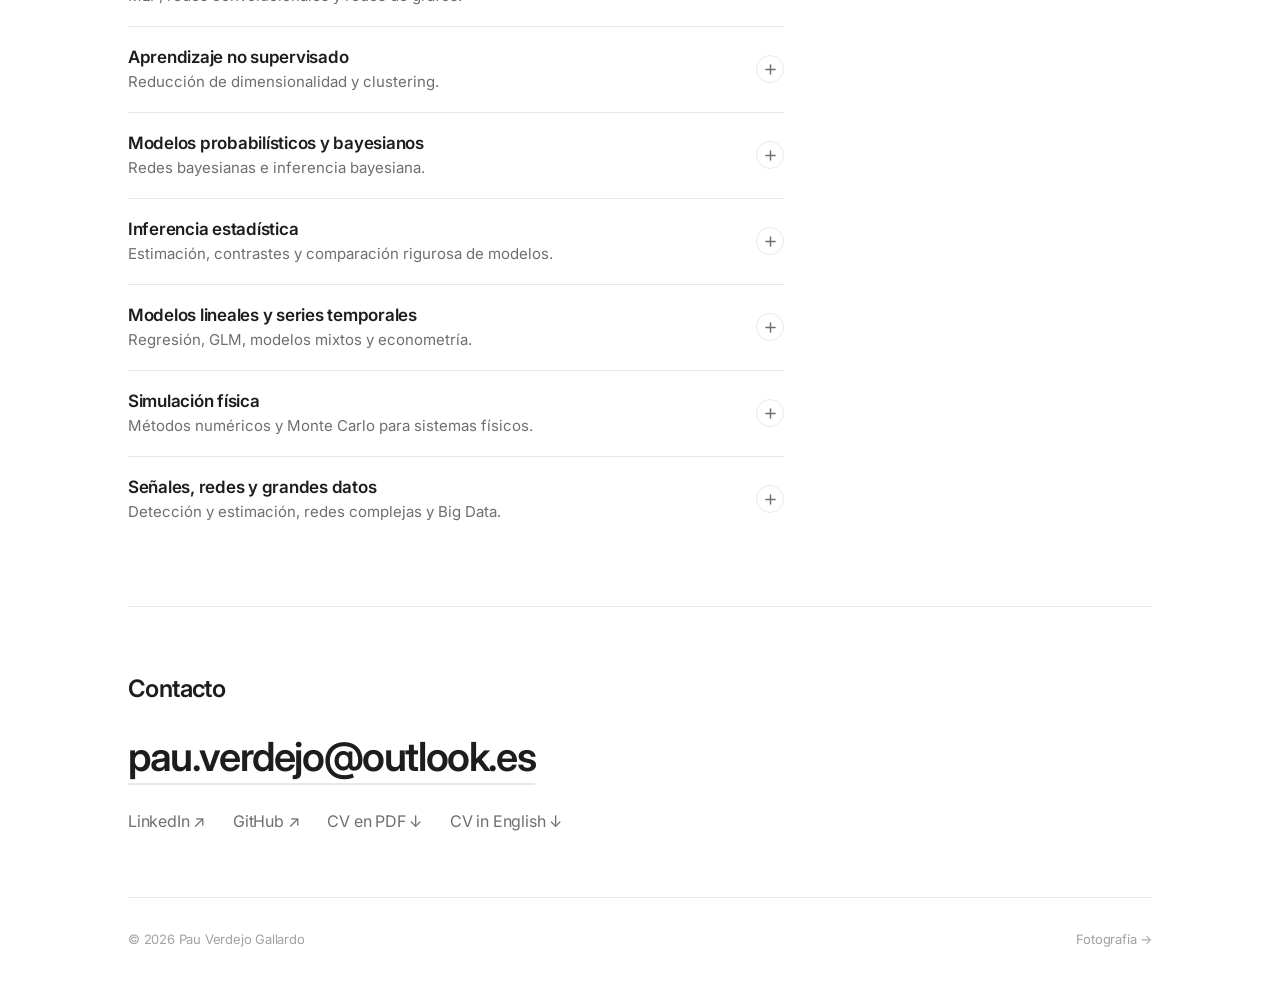
==== commit 57688a1a: "Logos de PyG, XGBoost, Seaborn, ggplot2, Tableau y Power BI; arte generativo en los márgenes Co-Auth" ====
--- a/index.html
+++ b/index.html
@@ -11,12 +11,12 @@
   <link rel="preconnect" href="https://fonts.googleapis.com">
   <link rel="preconnect" href="https://fonts.gstatic.com" crossorigin>
   <link href="https://fonts.googleapis.com/css2?family=Inter:wght@400;500;600;700&display=swap" rel="stylesheet">
-  <link rel="stylesheet" href="css/styles.css?v=202610062007">
+  <link rel="stylesheet" href="css/styles.css?v=202610062021">
 </head>
 <body data-page="inicio">
   <header class="topbar" id="topbar"></header>
   <main id="app"></main>
-  <script src="js/data.js?v=202610062007"></script>
-  <script src="js/app.js?v=202610062007"></script>
+  <script src="js/data.js?v=202610062021"></script>
+  <script src="js/app.js?v=202610062021"></script>
 </body>
 </html>
--- a/css/styles.css
+++ b/css/styles.css
@@ -129,6 +129,29 @@
 .topbar.on-hero .pill { color: #fff !important; border-color: rgba(255, 255, 255, .4); }
 .topbar.on-hero .pill:hover { background: rgba(255, 255, 255, .12); }
 
+/* ---------- Arte generativo en los márgenes ---------- */
+.page { position: relative; }
+.page > .wrap { position: relative; z-index: 1; }
+.art { position: absolute; inset: 0; overflow: hidden; pointer-events: none; z-index: 0; display: none; }
+@media (min-width: 1320px) { .art { display: block; } }
+.art__piece {
+  --w: 270px;
+  position: absolute;
+  width: var(--w);
+  background: linear-gradient(170deg, var(--art-a), var(--art-b));
+  -webkit-mask-position: center; mask-position: center;
+  -webkit-mask-size: contain; mask-size: contain;
+  -webkit-mask-repeat: no-repeat; mask-repeat: no-repeat;
+  opacity: 0;
+  animation: art-in 1.6s var(--ease) forwards;
+  animation-delay: calc(var(--d) * 180ms + 300ms);
+}
+.art__piece--left { left: calc(50% - (var(--wrap) / 2) - var(--w) + 30px); }
+.art__piece--right { right: calc(50% - (var(--wrap) / 2) - var(--w) + 30px); }
+@keyframes art-in { from { opacity: 0; transform: translateY(16px); } to { opacity: 1; transform: none; } }
+:root { --art-a: rgba(0, 113, 227, .42); --art-b: rgba(175, 82, 222, .34); }
+@media (prefers-color-scheme: dark) { :root { --art-a: rgba(41, 151, 255, .5); --art-b: rgba(191, 90, 242, .42); } }
+
 /* ---------- Disposición: contenido + columna lateral ---------- */
 .layout { display: grid; grid-template-columns: minmax(0, 1fr) 288px; gap: 80px; align-items: start; }
 
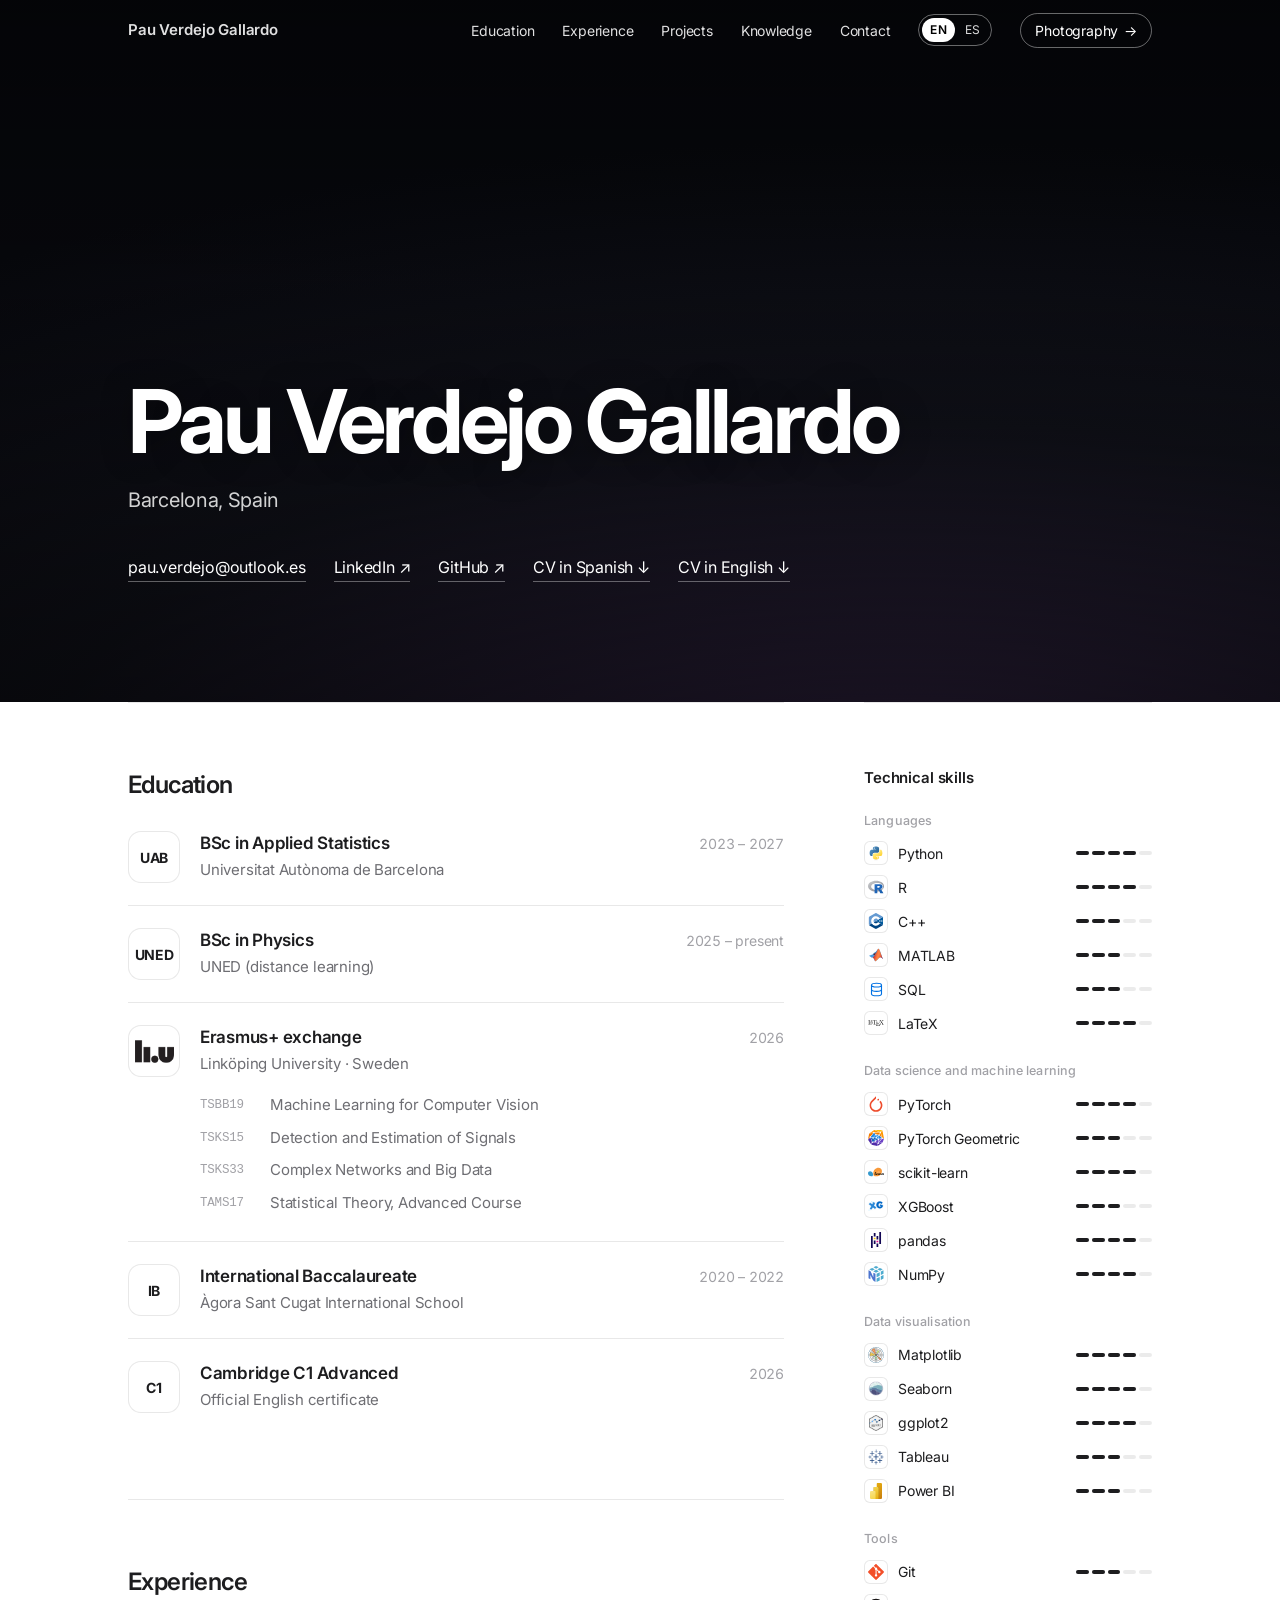
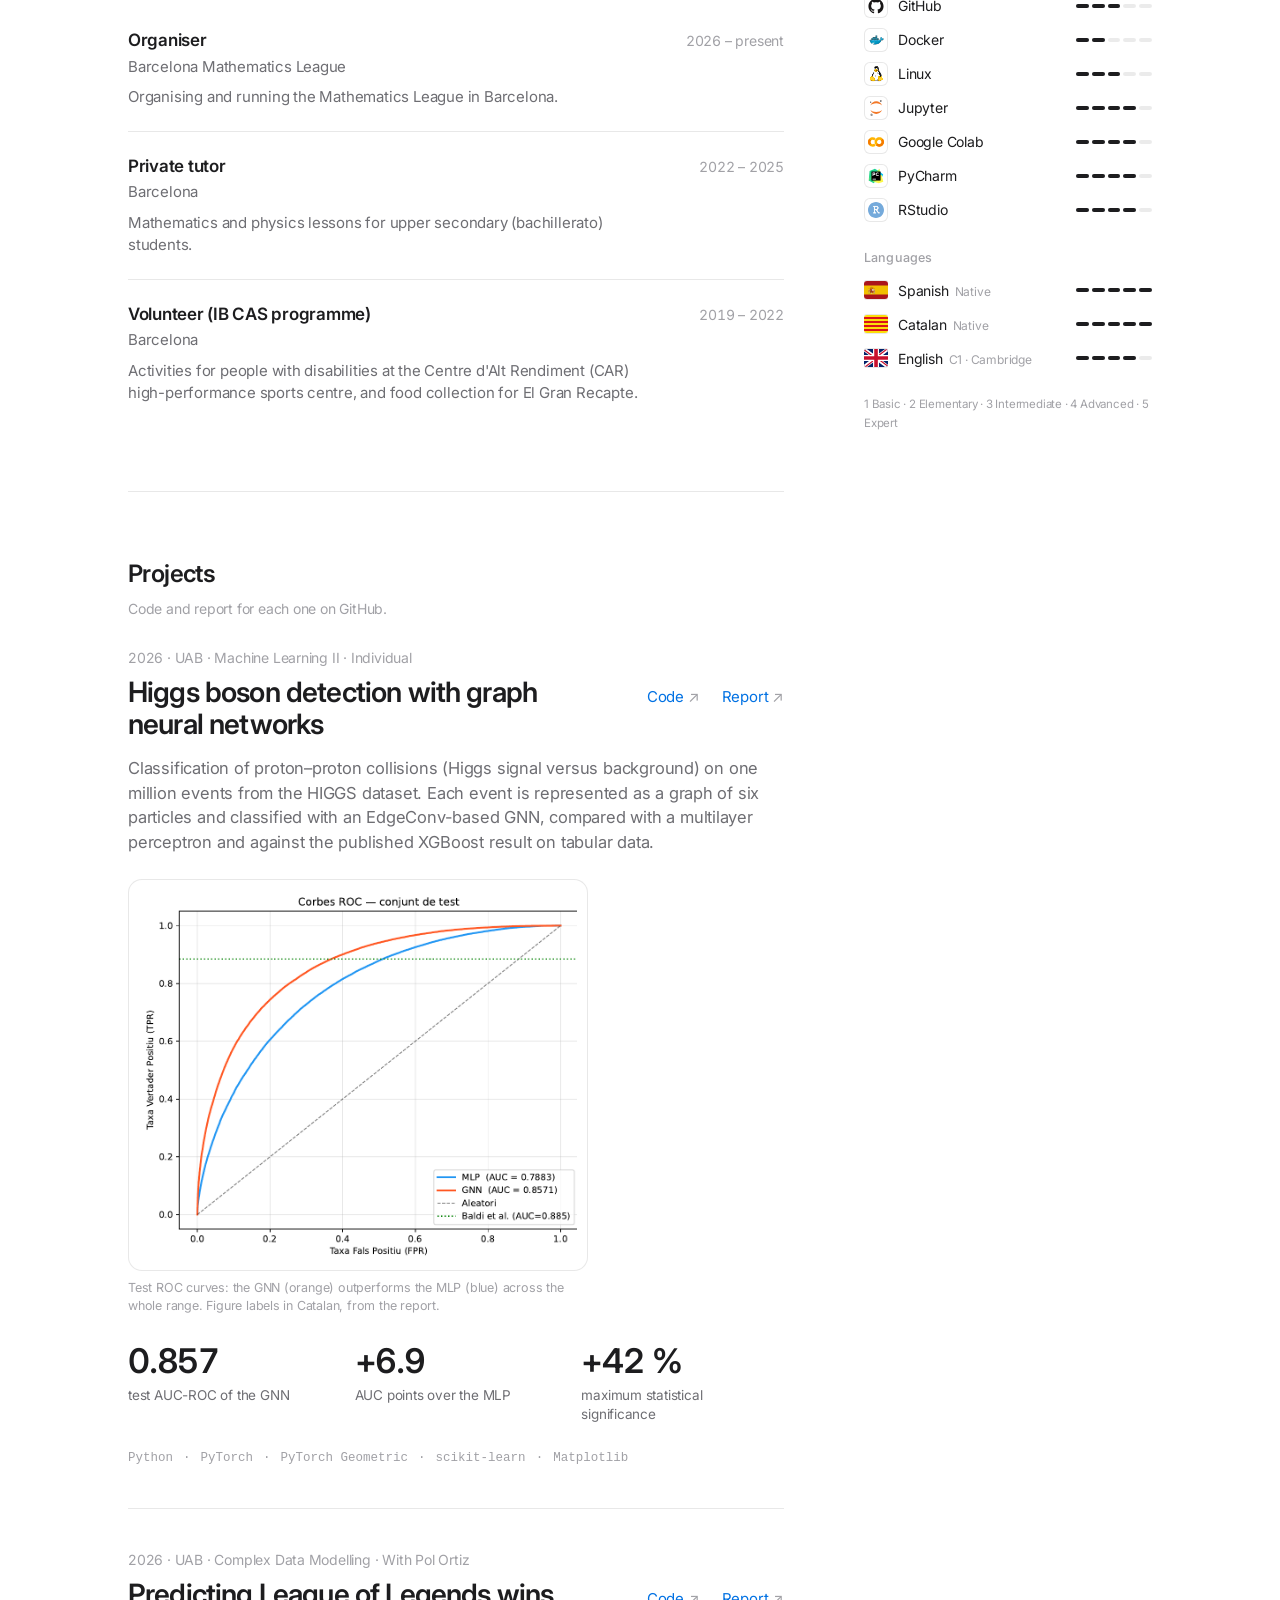
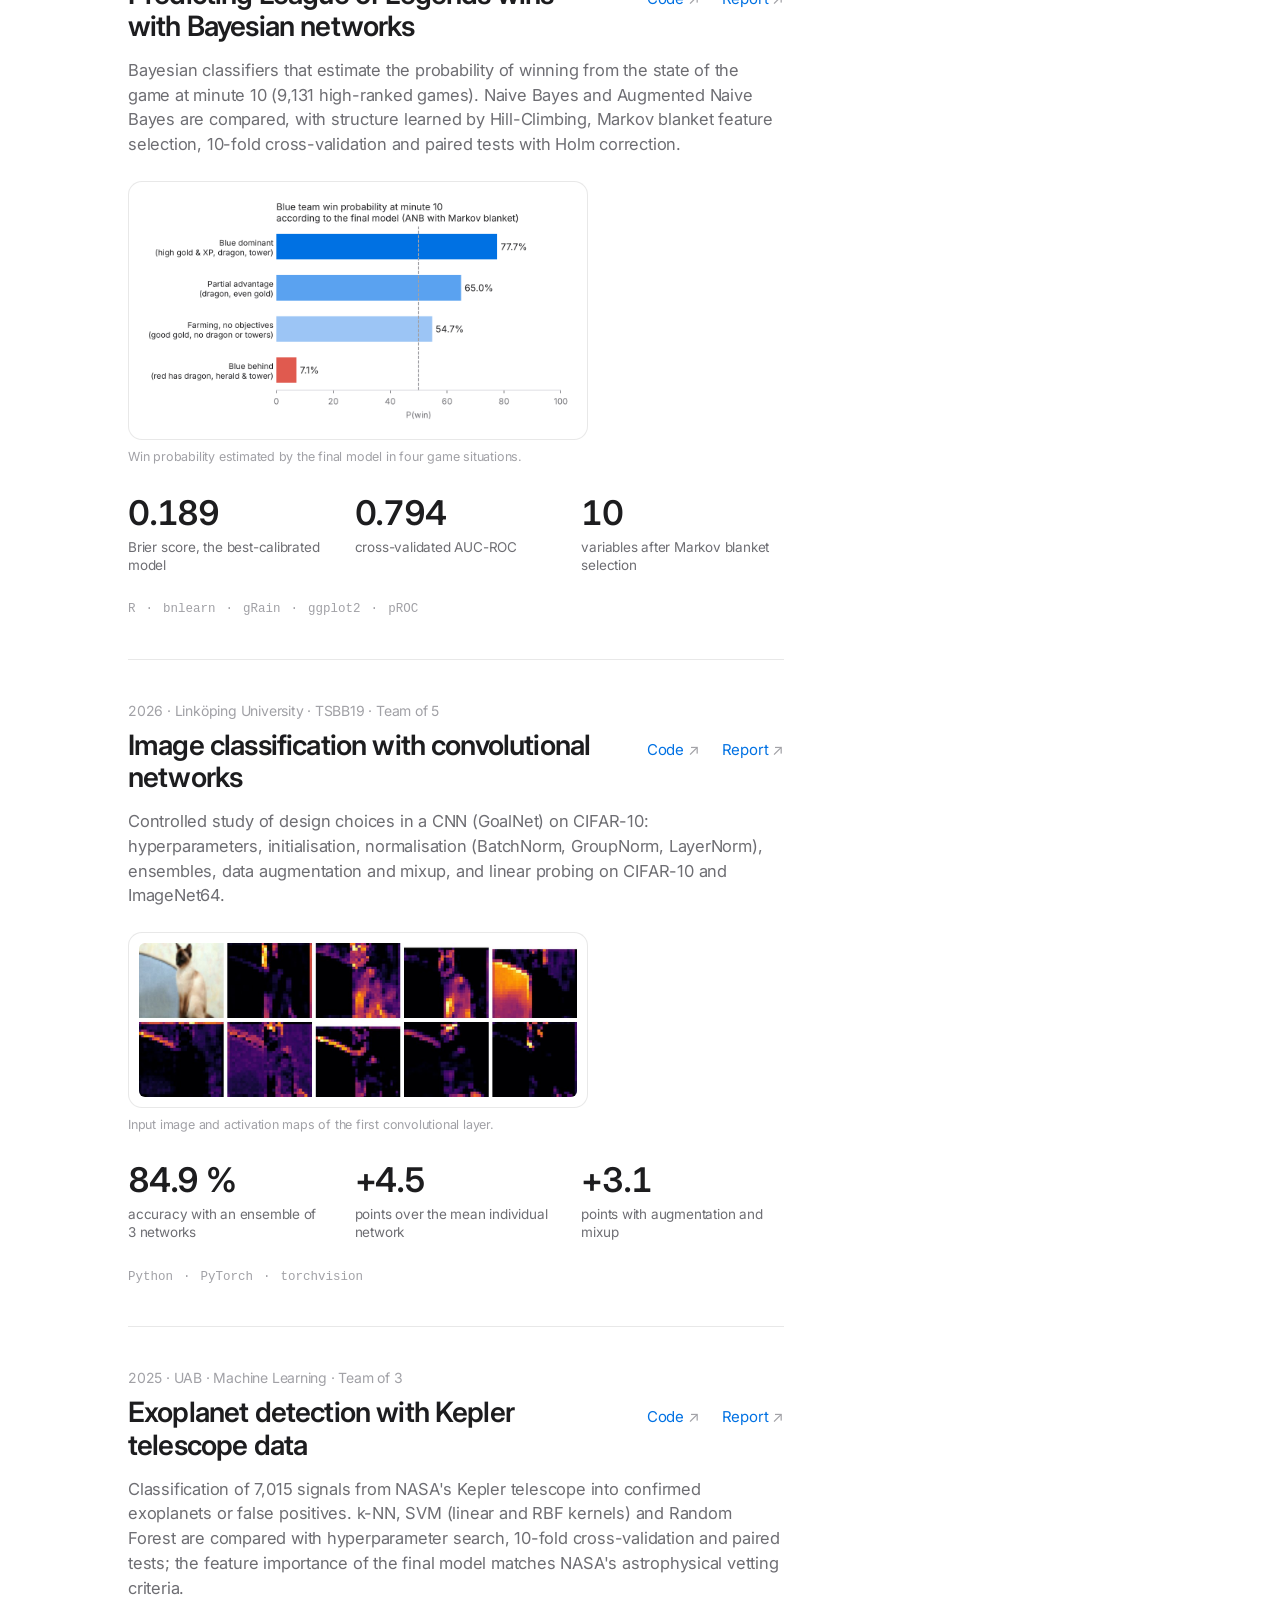
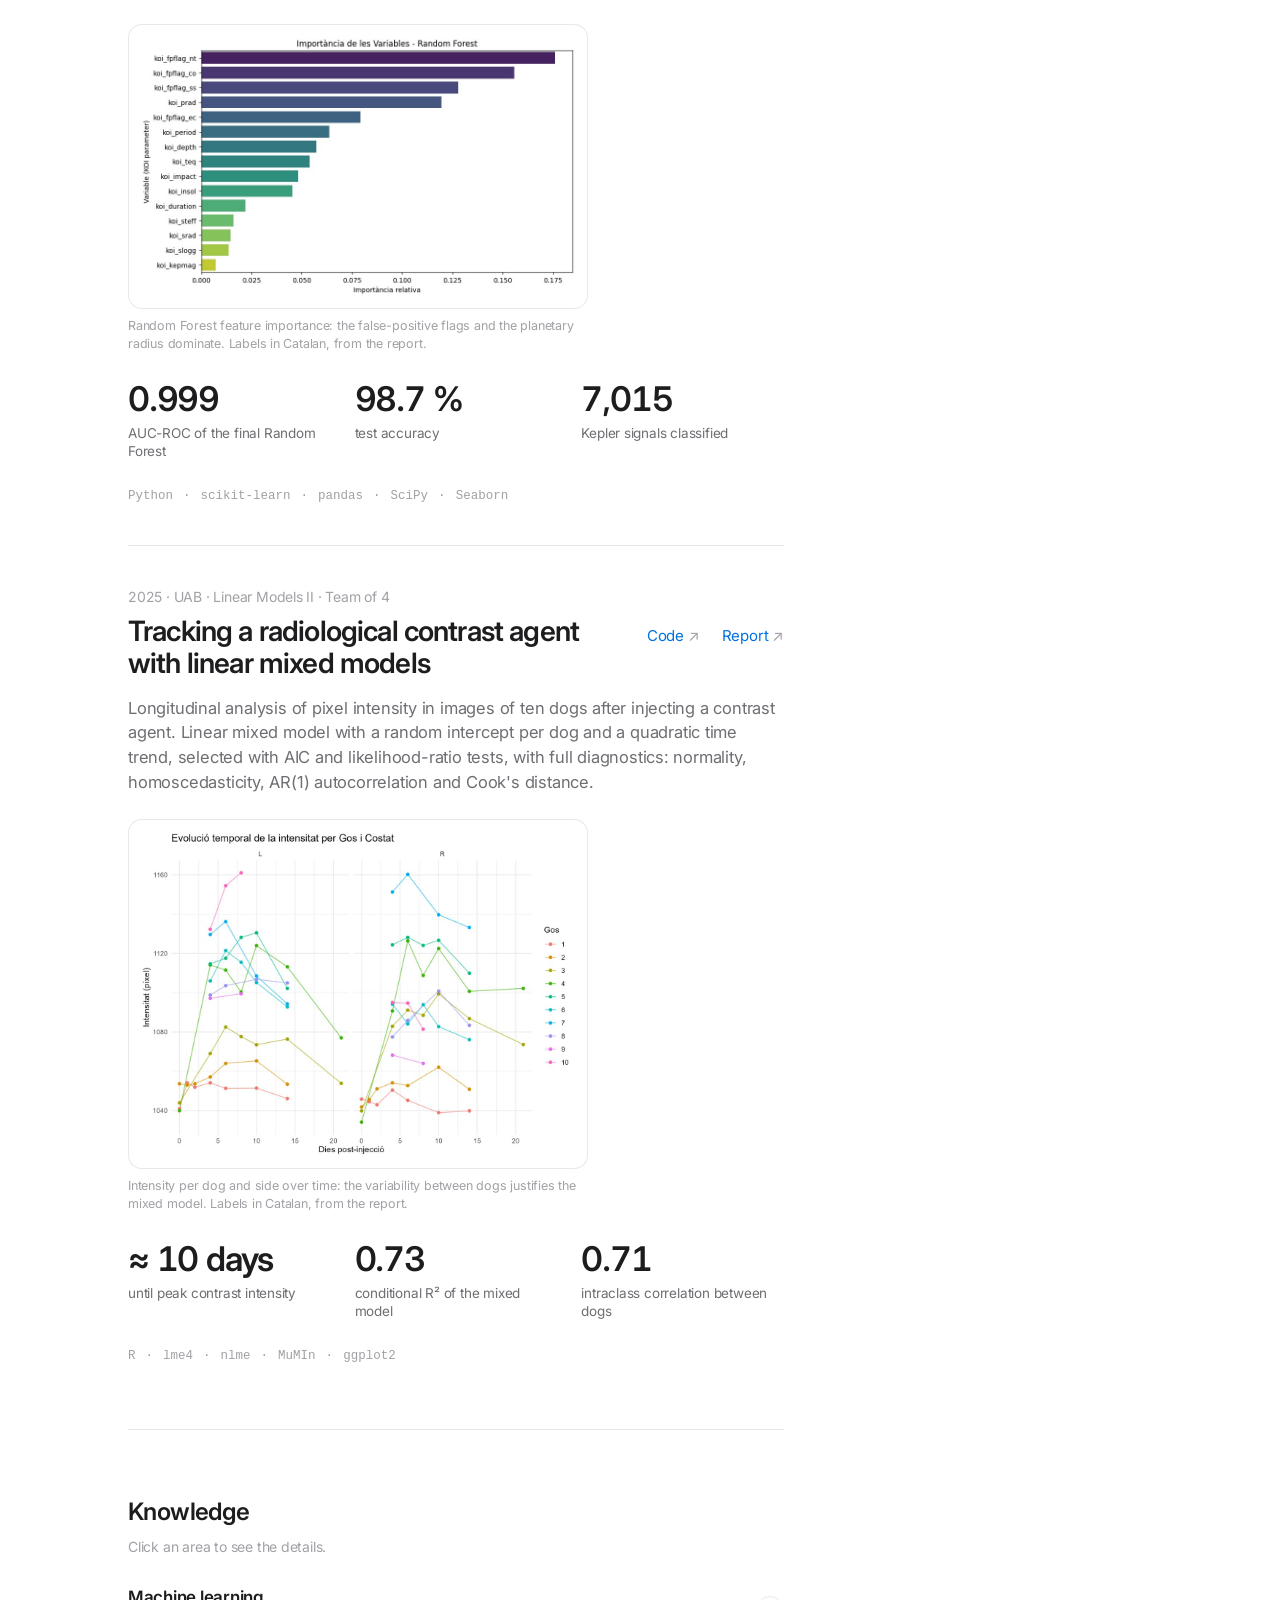
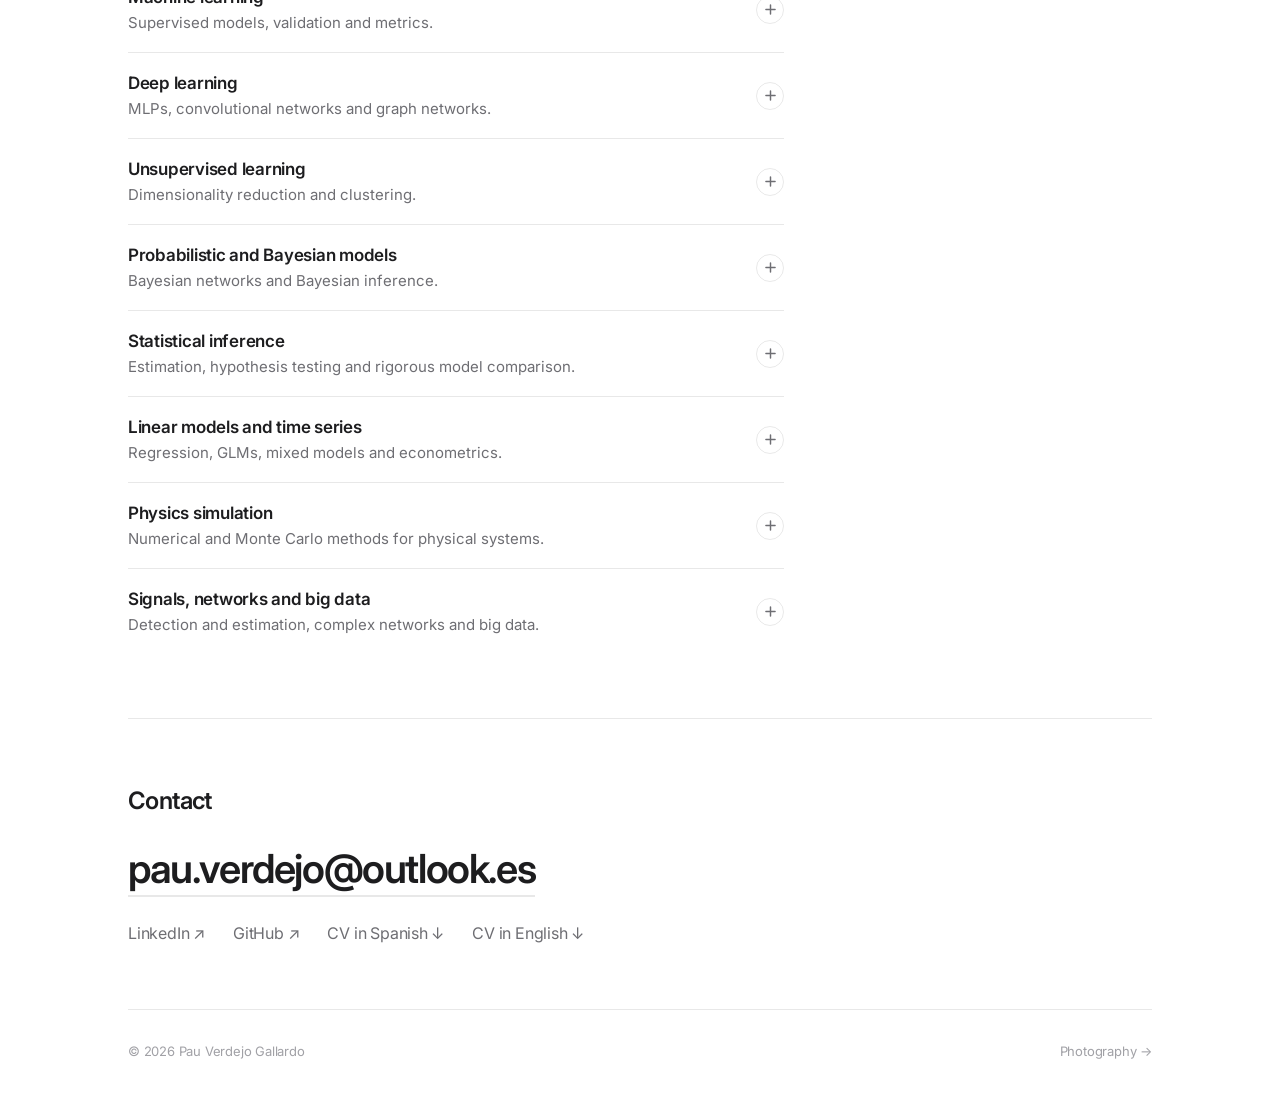
==== commit 0029aeae: "Versión en inglés, figura por proyecto, demos interactivas, vista previa al compartir y READMEs Co-A" ====
--- a/index.html
+++ b/index.html
@@ -5,18 +5,27 @@
   <meta name="viewport" content="width=device-width, initial-scale=1">
   <title>Pau Verdejo Gallardo</title>
   <meta name="description" content="Pau Verdejo Gallardo · Estadística Aplicada (UAB) y Física (UNED). Formación, proyectos y habilidades.">
+  <meta property="og:type" content="website">
+  <meta property="og:title" content="Pau Verdejo Gallardo">
+  <meta property="og:description" content="Estadística Aplicada y Física · Ciencia de datos y machine learning. Proyectos, código e informes.">
+  <meta property="og:image" content="https://pauverdejog-ui.github.io/pauverdejog/assets/og.png">
+  <meta property="og:image:width" content="1200">
+  <meta property="og:image:height" content="630">
+  <meta name="twitter:card" content="summary_large_image">
   <meta name="theme-color" content="#ffffff" media="(prefers-color-scheme: light)">
   <meta name="theme-color" content="#000000" media="(prefers-color-scheme: dark)">
   <link rel="icon" href="data:image/svg+xml,%3Csvg xmlns='http://www.w3.org/2000/svg' viewBox='0 0 64 64'%3E%3Crect width='64' height='64' rx='14' fill='%231d1d1f'/%3E%3Ctext x='32' y='41' font-family='-apple-system,Helvetica,Arial' font-size='24' font-weight='600' fill='white' text-anchor='middle'%3EPV%3C/text%3E%3C/svg%3E">
   <link rel="preconnect" href="https://fonts.googleapis.com">
   <link rel="preconnect" href="https://fonts.gstatic.com" crossorigin>
   <link href="https://fonts.googleapis.com/css2?family=Inter:wght@400;500;600;700&display=swap" rel="stylesheet">
-  <link rel="stylesheet" href="css/styles.css?v=202610062021">
+  <link rel="stylesheet" href="css/styles.css?v=202610062103">
 </head>
 <body data-page="inicio">
   <header class="topbar" id="topbar"></header>
   <main id="app"></main>
-  <script src="js/data.js?v=202610062021"></script>
-  <script src="js/app.js?v=202610062021"></script>
+  <script src="js/data.js?v=202610062103"></script>
+  <script src="js/data.en.js?v=202610062103"></script>
+  <script src="js/demos.js?v=202610062103"></script>
+  <script src="js/app.js?v=202610062103"></script>
 </body>
 </html>
--- a/css/styles.css
+++ b/css/styles.css
@@ -72,7 +72,7 @@
 }
 .topbar.is-scrolled { border-bottom-color: var(--line); }
 .topbar .wrap { height: 60px; display: flex; align-items: center; justify-content: space-between; gap: 24px; }
-.brand { font-weight: 600; font-size: 15px; letter-spacing: -.01em; }
+.brand { font-weight: 600; font-size: 15px; letter-spacing: -.01em; white-space: nowrap; overflow: hidden; text-overflow: ellipsis; min-width: 0; }
 .nav { display: flex; align-items: center; gap: 28px; font-size: 14px; color: var(--text-2); }
 .nav a { transition: color .2s; }
 .nav a:hover, .nav a.is-active { color: var(--text); }
@@ -270,6 +270,41 @@
 .lightbox img { max-width: 100%; max-height: 86vh; border-radius: 6px; }
 .lightbox p { margin: 14px 0 0; text-align: center; color: rgba(255, 255, 255, .75); font-size: 14px; }
 
+
+/* ---------- Selector de idioma ---------- */
+.lang { display: inline-flex; align-items: center; gap: 2px; padding: 3px; border: 1px solid var(--line); border-radius: 999px; font-size: 12px; letter-spacing: .02em; cursor: pointer; }
+.lang b, .lang span { padding: 3px 8px; border-radius: 999px; }
+.lang b { background: var(--text); color: var(--bg); font-weight: 600; }
+.lang span { color: var(--text-2); }
+.lang:hover span { color: var(--text); }
+.topbar.on-hero .lang { border-color: rgba(255, 255, 255, .4); }
+.topbar.on-hero .lang b { background: #fff; color: #000; }
+.topbar.on-hero .lang span { color: rgba(255, 255, 255, .85); }
+
+/* ---------- Figura de cada proyecto ---------- */
+.project__fig { margin: 24px 0 0; max-width: 460px; }
+.fig-btn { display: block; width: 100%; padding: 10px; border: 1px solid var(--line); border-radius: 14px; background: #fff; cursor: zoom-in; transition: border-color .2s, transform .3s var(--ease); }
+.fig-btn:hover { border-color: color-mix(in srgb, var(--text) 30%, transparent); transform: translateY(-2px); }
+.fig-btn img { width: 100%; height: auto; border-radius: 6px; }
+.project__fig figcaption { margin-top: 8px; font-size: 12.5px; line-height: 1.4; color: var(--text-3); }
+.lightbox--fig .lightbox img, .lightbox--fig img { background: #fff; padding: 16px; border-radius: 12px; max-height: 82vh; }
+
+/* ---------- Demos interactivas ---------- */
+.demo {
+  --w: 270px;
+  position: absolute; width: var(--w);
+  pointer-events: auto;
+  opacity: 0; animation: art-in 1.6s var(--ease) forwards; animation-delay: calc(var(--d) * 180ms + 300ms);
+}
+.demo canvas { display: block; width: 100%; cursor: crosshair; touch-action: none; border-radius: 14px; }
+.demo[data-demo="lorenz"] canvas { cursor: grab; }
+.demo__cap { display: flex; flex-wrap: wrap; justify-content: space-between; align-items: center; gap: 6px; margin-top: 6px; font-size: 11.5px; line-height: 1.35; color: var(--text-3); }
+.demo__btns { display: inline-flex; gap: 4px; }
+.demo__btns button { padding: 2px 8px; border: 1px solid var(--line); border-radius: 999px; font-size: 11px; color: var(--text-2); }
+.demo__btns button:hover { color: var(--text); border-color: color-mix(in srgb, var(--text) 30%, transparent); }
+.art .demo.art__piece--left { left: calc(50% - (var(--wrap) / 2) - var(--w) + 30px); }
+.art .demo.art__piece--right { right: calc(50% - (var(--wrap) / 2) - var(--w) + 30px); }
+
 /* ---------- Entrada suave ---------- */
 .reveal { opacity: 0; transform: translateY(10px); transition: opacity .8s var(--ease), transform .8s var(--ease); }
 .reveal.is-in { opacity: 1; transform: none; }
@@ -289,6 +324,7 @@
   :root { --pad: 20px; }
   body { font-size: 16px; }
   .nav a:not(.pill) { display: none; }
+  .nav { gap: 10px; }
   .hero { padding: 140px 0 64px; min-height: 64vh; }
   .hero__loc { font-size: 18px; }
   .section { padding: 48px 0; }
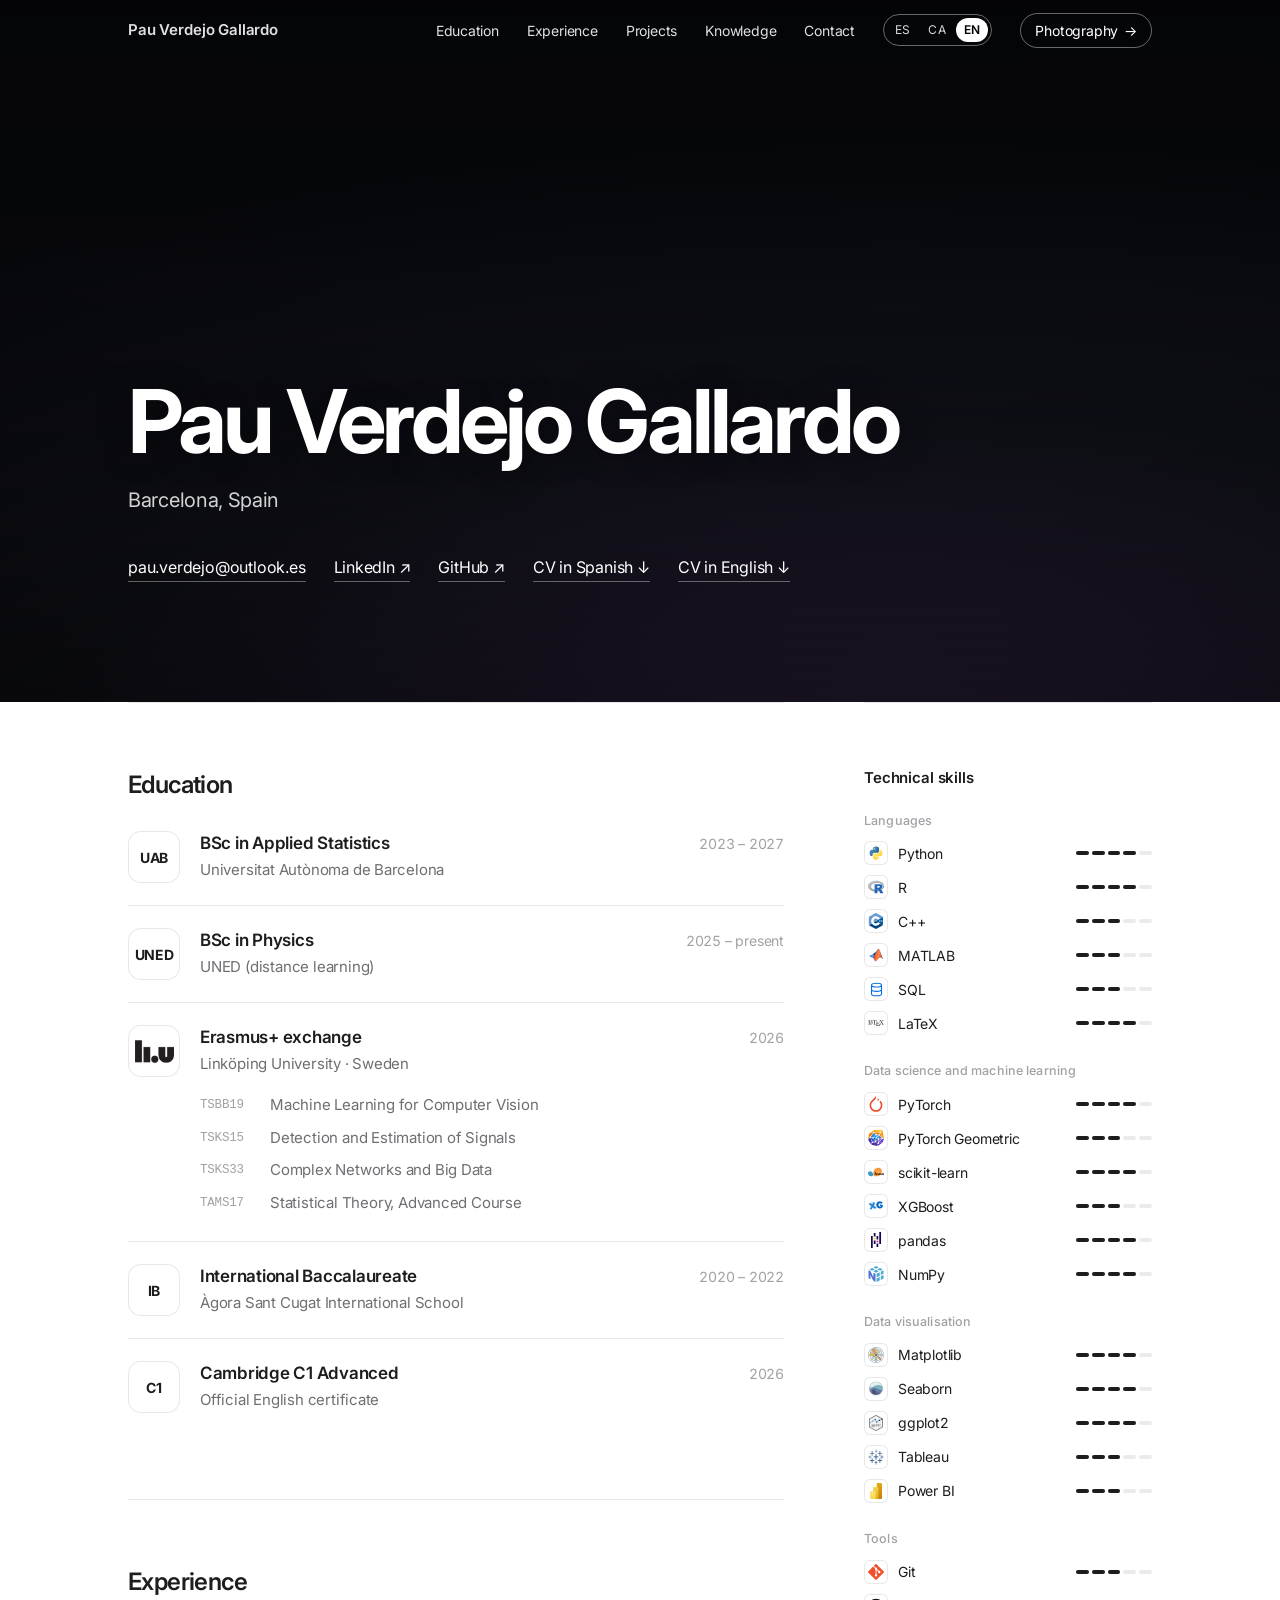
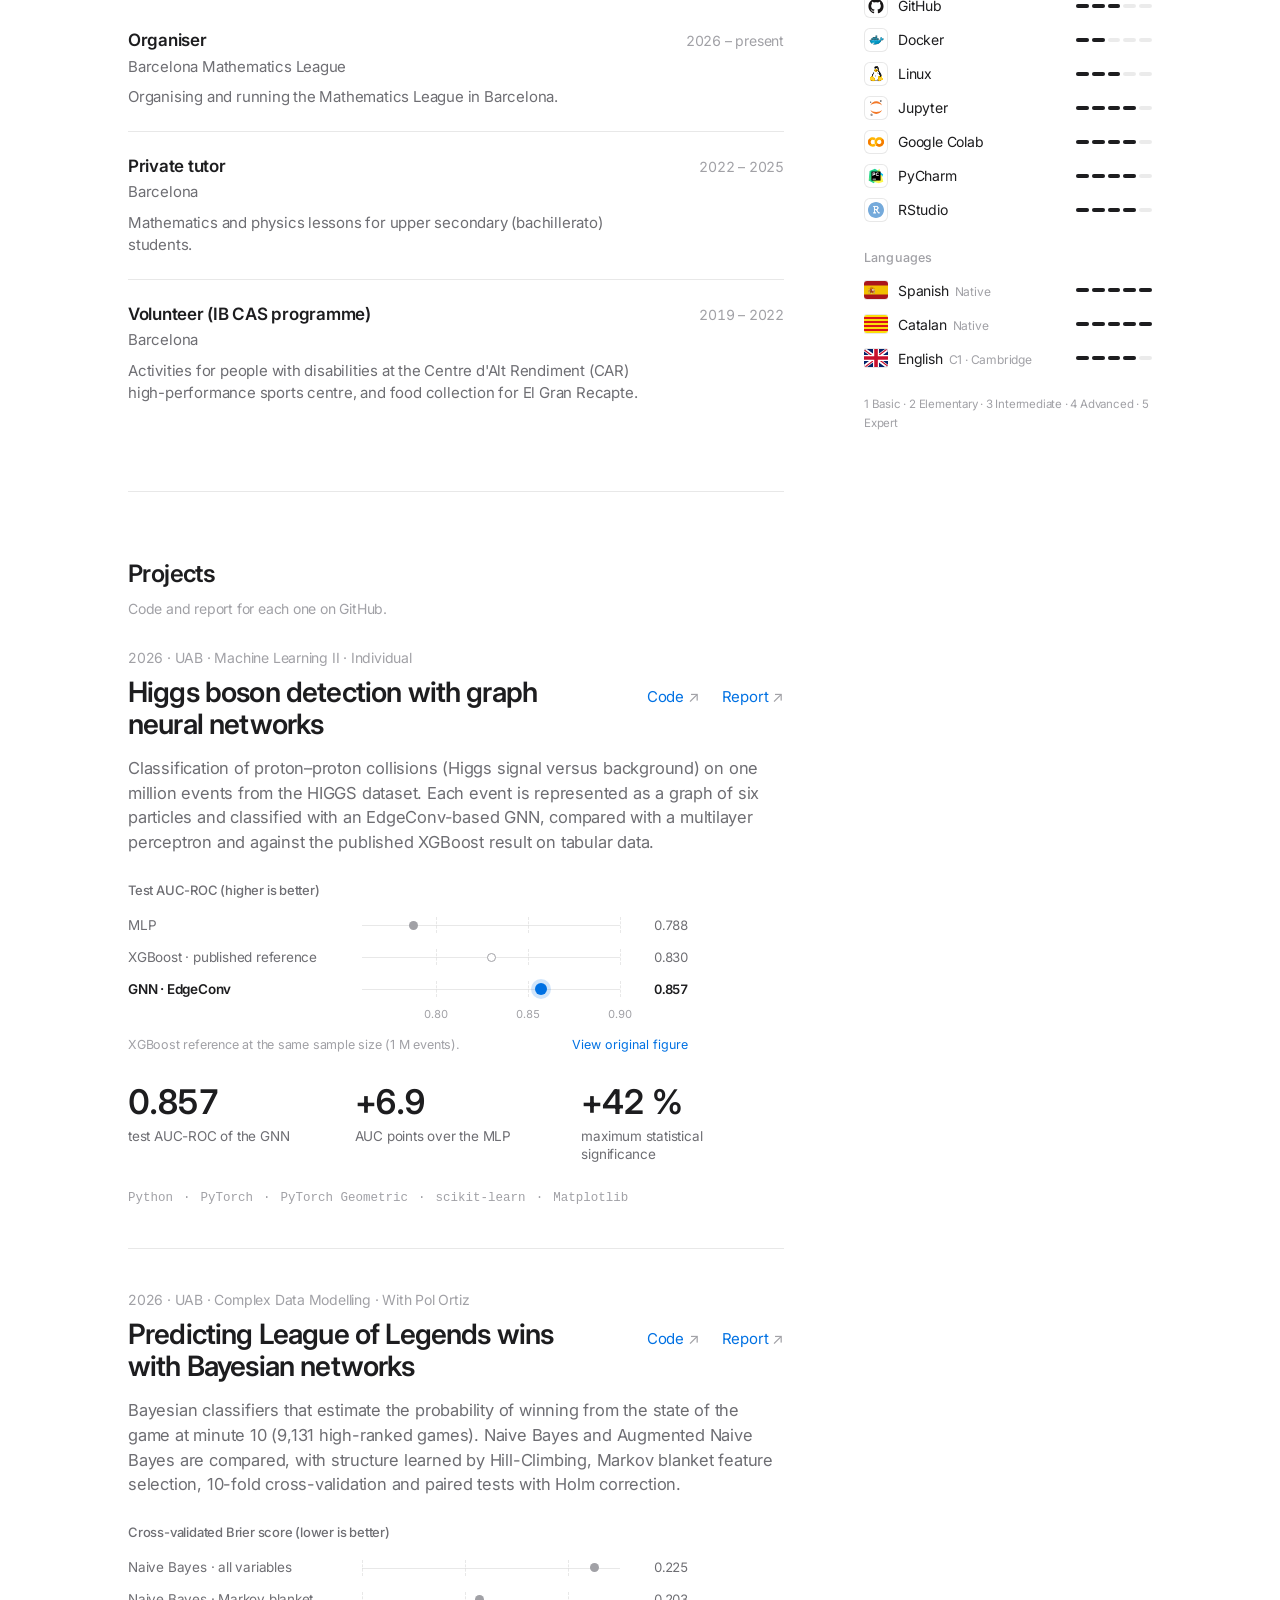
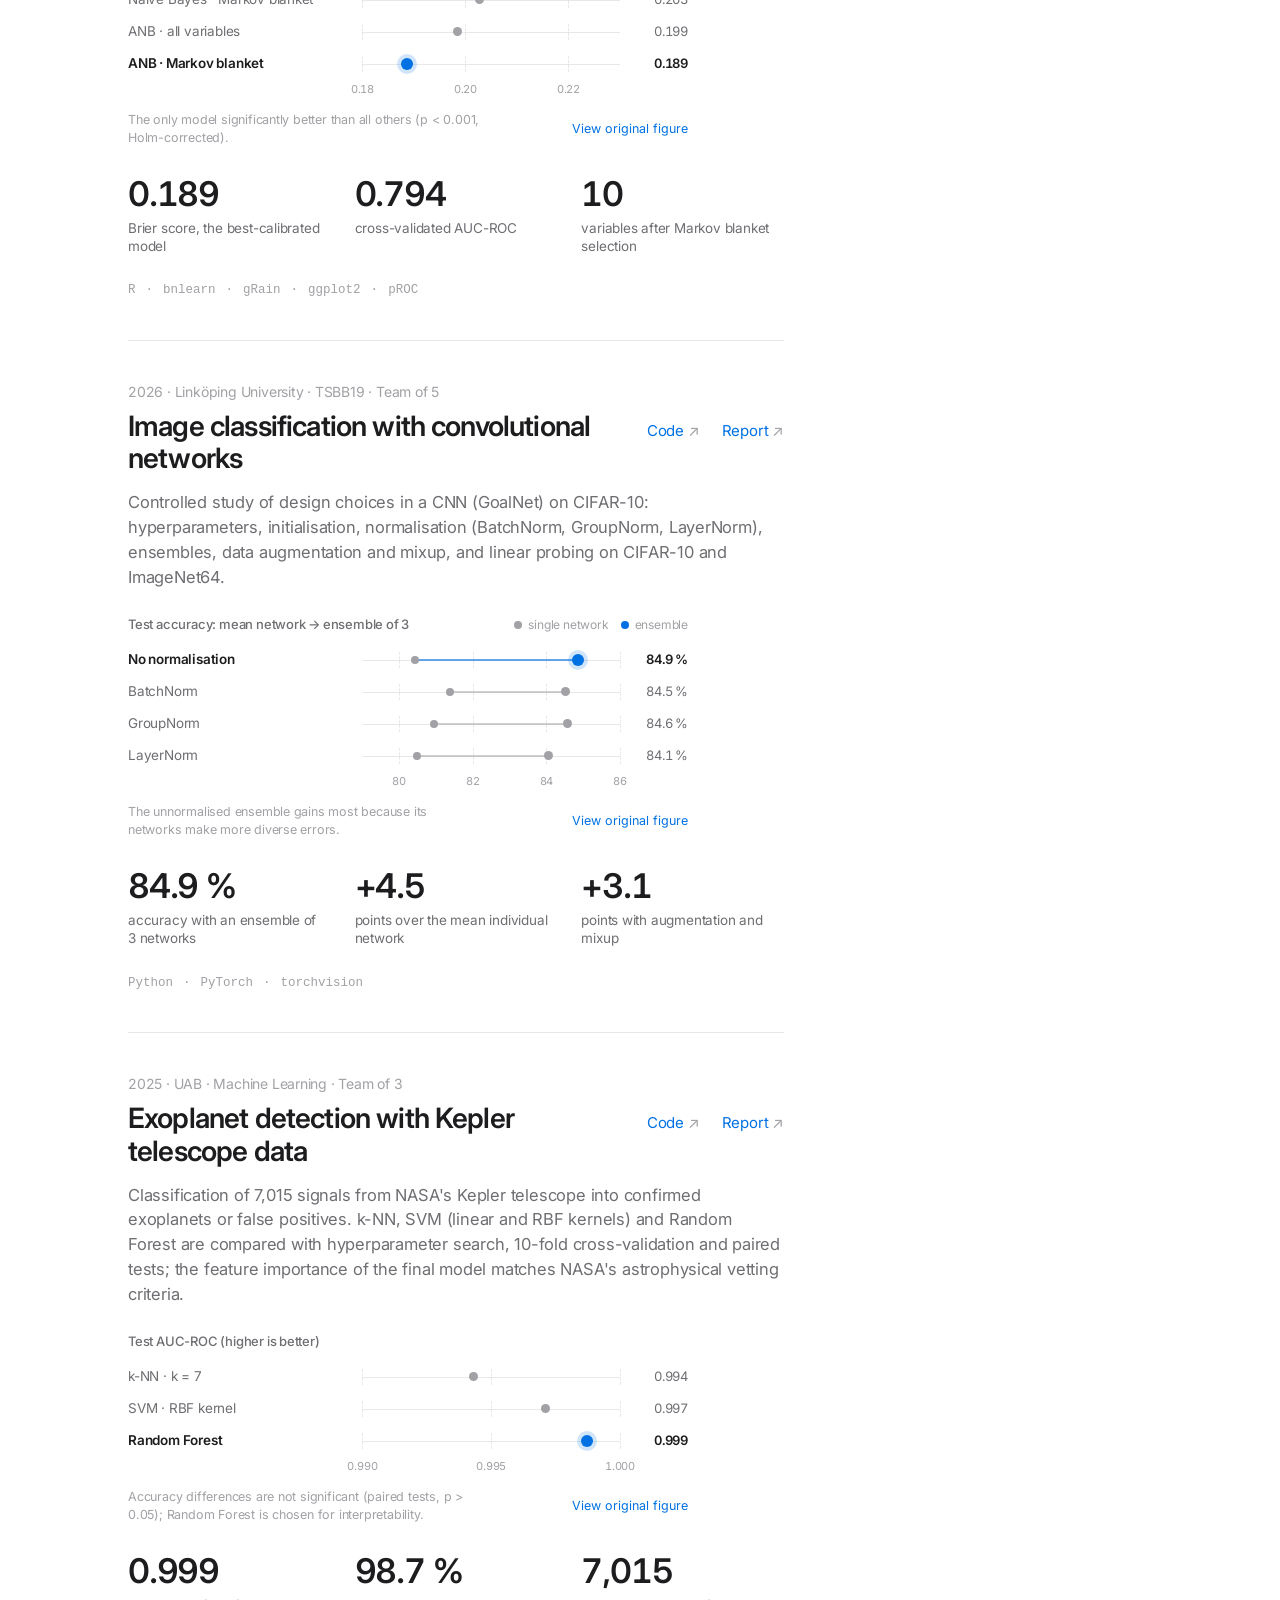
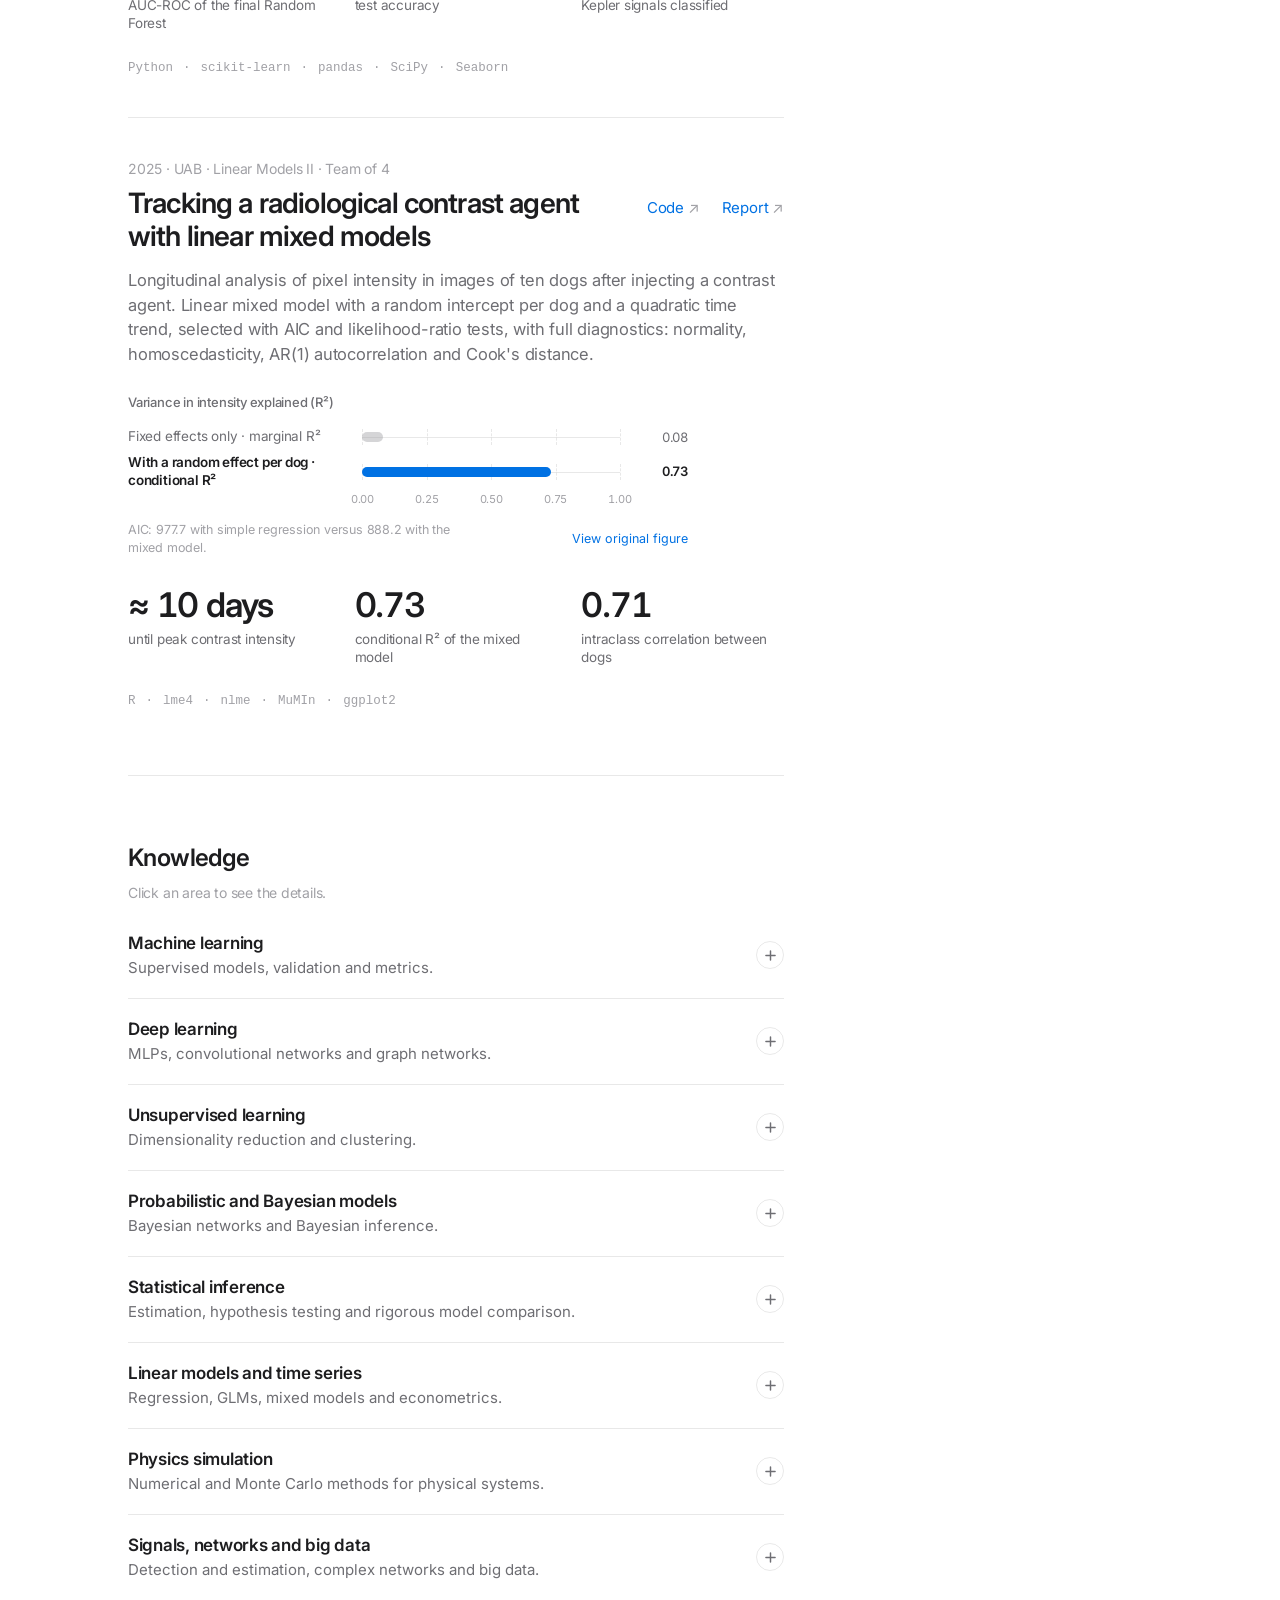
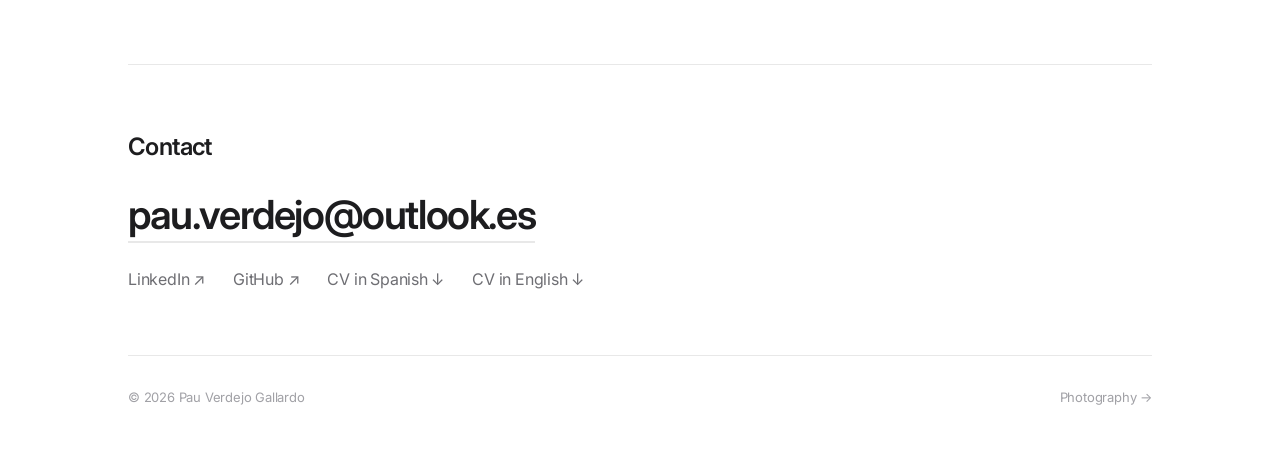
==== commit 68407fd6: "Gráficos propios por proyecto con datos de los informes; versión en catalán (ES/CA/EN) Co-Authored-B" ====
--- a/index.html
+++ b/index.html
@@ -6,9 +6,10 @@
   <title>Pau Verdejo Gallardo</title>
   <meta name="description" content="Pau Verdejo Gallardo · Estadística Aplicada (UAB) y Física (UNED). Formación, proyectos y habilidades.">
   <meta property="og:type" content="website">
+  <meta property="og:url" content="https://pauverdejog-ui.github.io/">
   <meta property="og:title" content="Pau Verdejo Gallardo">
   <meta property="og:description" content="Estadística Aplicada y Física · Ciencia de datos y machine learning. Proyectos, código e informes.">
-  <meta property="og:image" content="https://pauverdejog-ui.github.io/pauverdejog/assets/og.png">
+  <meta property="og:image" content="https://pauverdejog-ui.github.io/assets/og.png">
   <meta property="og:image:width" content="1200">
   <meta property="og:image:height" content="630">
   <meta name="twitter:card" content="summary_large_image">
@@ -18,14 +19,15 @@
   <link rel="preconnect" href="https://fonts.googleapis.com">
   <link rel="preconnect" href="https://fonts.gstatic.com" crossorigin>
   <link href="https://fonts.googleapis.com/css2?family=Inter:wght@400;500;600;700&display=swap" rel="stylesheet">
-  <link rel="stylesheet" href="css/styles.css?v=202610062103">
+  <link rel="stylesheet" href="css/styles.css?v=202610062120">
 </head>
 <body data-page="inicio">
   <header class="topbar" id="topbar"></header>
   <main id="app"></main>
-  <script src="js/data.js?v=202610062103"></script>
-  <script src="js/data.en.js?v=202610062103"></script>
-  <script src="js/demos.js?v=202610062103"></script>
-  <script src="js/app.js?v=202610062103"></script>
+  <script src="js/data.js?v=202610062120"></script>
+  <script src="js/data.en.js?v=202610062120"></script>
+  <script src="js/data.ca.js?v=202610062120"></script>
+  <script src="js/demos.js?v=202610062120"></script>
+  <script src="js/app.js?v=202610062120"></script>
 </body>
 </html>
--- a/css/styles.css
+++ b/css/styles.css
@@ -272,22 +272,49 @@
 
 
 /* ---------- Selector de idioma ---------- */
-.lang { display: inline-flex; align-items: center; gap: 2px; padding: 3px; border: 1px solid var(--line); border-radius: 999px; font-size: 12px; letter-spacing: .02em; cursor: pointer; }
-.lang b, .lang span { padding: 3px 8px; border-radius: 999px; }
-.lang b { background: var(--text); color: var(--bg); font-weight: 600; }
-.lang span { color: var(--text-2); }
-.lang:hover span { color: var(--text); }
+.lang { display: inline-flex; align-items: center; gap: 2px; padding: 3px; border: 1px solid var(--line); border-radius: 999px; }
+.lang button { padding: 3px 8px; border-radius: 999px; font-size: 12px; letter-spacing: .02em; color: var(--text-2); cursor: pointer; transition: color .2s, background .2s; }
+.lang button:hover { color: var(--text); }
+.lang button.is-on { background: var(--text); color: var(--bg); font-weight: 600; cursor: default; }
 .topbar.on-hero .lang { border-color: rgba(255, 255, 255, .4); }
-.topbar.on-hero .lang b { background: #fff; color: #000; }
-.topbar.on-hero .lang span { color: rgba(255, 255, 255, .85); }
-
-/* ---------- Figura de cada proyecto ---------- */
-.project__fig { margin: 24px 0 0; max-width: 460px; }
-.fig-btn { display: block; width: 100%; padding: 10px; border: 1px solid var(--line); border-radius: 14px; background: #fff; cursor: zoom-in; transition: border-color .2s, transform .3s var(--ease); }
-.fig-btn:hover { border-color: color-mix(in srgb, var(--text) 30%, transparent); transform: translateY(-2px); }
-.fig-btn img { width: 100%; height: auto; border-radius: 6px; }
-.project__fig figcaption { margin-top: 8px; font-size: 12.5px; line-height: 1.4; color: var(--text-3); }
-.lightbox--fig .lightbox img, .lightbox--fig img { background: #fff; padding: 16px; border-radius: 12px; max-height: 82vh; }
+.topbar.on-hero .lang button { color: rgba(255, 255, 255, .85); }
+.topbar.on-hero .lang button.is-on { background: #fff; color: #000; }
+@media (max-width: 480px) { .lang button { padding: 3px 6px; font-size: 11px; } }
+
+/* ---------- Gráfico de cada proyecto ---------- */
+.chart { margin: 26px 0 0; max-width: 560px; }
+.chart__title { display: flex; flex-wrap: wrap; align-items: baseline; justify-content: space-between; gap: 4px 16px; margin-bottom: 10px; font-size: 13px; font-weight: 500; color: var(--text-2); }
+.chart__legend { display: inline-flex; align-items: center; gap: 6px; font-weight: 400; color: var(--text-3); font-size: 12px; }
+.c-key { width: 8px; height: 8px; border-radius: 50%; background: var(--accent); display: inline-block; margin-left: 6px; }
+.c-key--a { background: var(--text-3); margin-left: 0; }
+.chart__rows { display: grid; gap: 2px; }
+.c-row { display: grid; grid-template-columns: minmax(0, 1fr) 46% 54px; align-items: center; gap: 14px; min-height: 30px; }
+.c-lab { font-size: 13.5px; line-height: 1.3; color: var(--text-2); }
+.c-row.is-top .c-lab { color: var(--text); font-weight: 600; }
+.c-track { position: relative; height: 20px; }
+.c-track::before { content: ""; position: absolute; left: 0; right: 0; top: 50%; border-top: 1px solid var(--line); }
+.c-grid { position: absolute; top: 2px; bottom: 2px; border-left: 1px dashed var(--line); }
+.c-dot { position: absolute; top: 50%; left: var(--x); width: 9px; height: 9px; margin: -4.5px 0 0 -4.5px; border-radius: 50%; background: var(--text-3); transition: left 1s var(--ease); }
+.c-row.is-top .c-dot { width: 12px; height: 12px; margin: -6px 0 0 -6px; background: var(--accent); box-shadow: 0 0 0 4px color-mix(in srgb, var(--accent) 18%, transparent); }
+.c-dot--ref { background: var(--bg); border: 1.5px solid var(--text-3); }
+.c-dot--a, .c-row.is-top .c-dot--a { width: 8px; height: 8px; margin: -4px 0 0 -4px; background: var(--text-3); box-shadow: none; }
+.c-seg { position: absolute; top: 50%; left: var(--x); width: var(--w); height: 2px; margin-top: -1px; background: var(--text-3); opacity: .5; transition: left 1s var(--ease), width 1s var(--ease); }
+.c-row.is-top .c-seg { background: var(--accent); opacity: .6; }
+.c-bar { position: absolute; top: 50%; left: 0; width: var(--w); height: 10px; margin-top: -5px; border-radius: 5px; background: var(--text-3); opacity: .45; transition: width 1s var(--ease); }
+.c-row.is-top .c-bar { background: var(--accent); opacity: 1; }
+.c-val { font-size: 13px; font-variant-numeric: tabular-nums; color: var(--text-2); text-align: right; }
+.c-row.is-top .c-val { color: var(--text); font-weight: 600; }
+.c-axis { min-height: 18px; }
+.c-axis .c-track::before { display: none; }
+.c-axis em { position: absolute; top: 0; transform: translateX(-50%); font-style: normal; font-size: 11px; color: var(--text-3); font-variant-numeric: tabular-nums; }
+.chart__note { display: flex; flex-wrap: wrap; justify-content: space-between; gap: 6px 16px; margin: 10px 0 0; font-size: 12.5px; line-height: 1.45; color: var(--text-3); }
+.chart__note span { max-width: 44ch; }
+.fig-link { font-size: 12.5px; color: var(--accent); cursor: zoom-in; white-space: nowrap; }
+.fig-link:hover { text-decoration: underline; text-underline-offset: 3px; }
+/* animación de entrada: los puntos y barras parten del origen */
+.project:not(.is-in) .c-dot, .project:not(.is-in) .c-seg { left: 0; }
+.project:not(.is-in) .c-seg, .project:not(.is-in) .c-bar { width: 0; }
+.lightbox--fig img { background: #fff; padding: 16px; border-radius: 12px; max-height: 82vh; }
 
 /* ---------- Demos interactivas ---------- */
 .demo {
@@ -340,5 +367,6 @@
   .metric { display: flex; align-items: baseline; gap: 14px; }
   .metric strong { font-size: 26px; min-width: 88px; }
   .metric span { margin-top: 0; max-width: none; }
+  .c-row { grid-template-columns: minmax(0, 1fr) 40% 46px; gap: 10px; }
   .footer { flex-direction: column; }
 }
